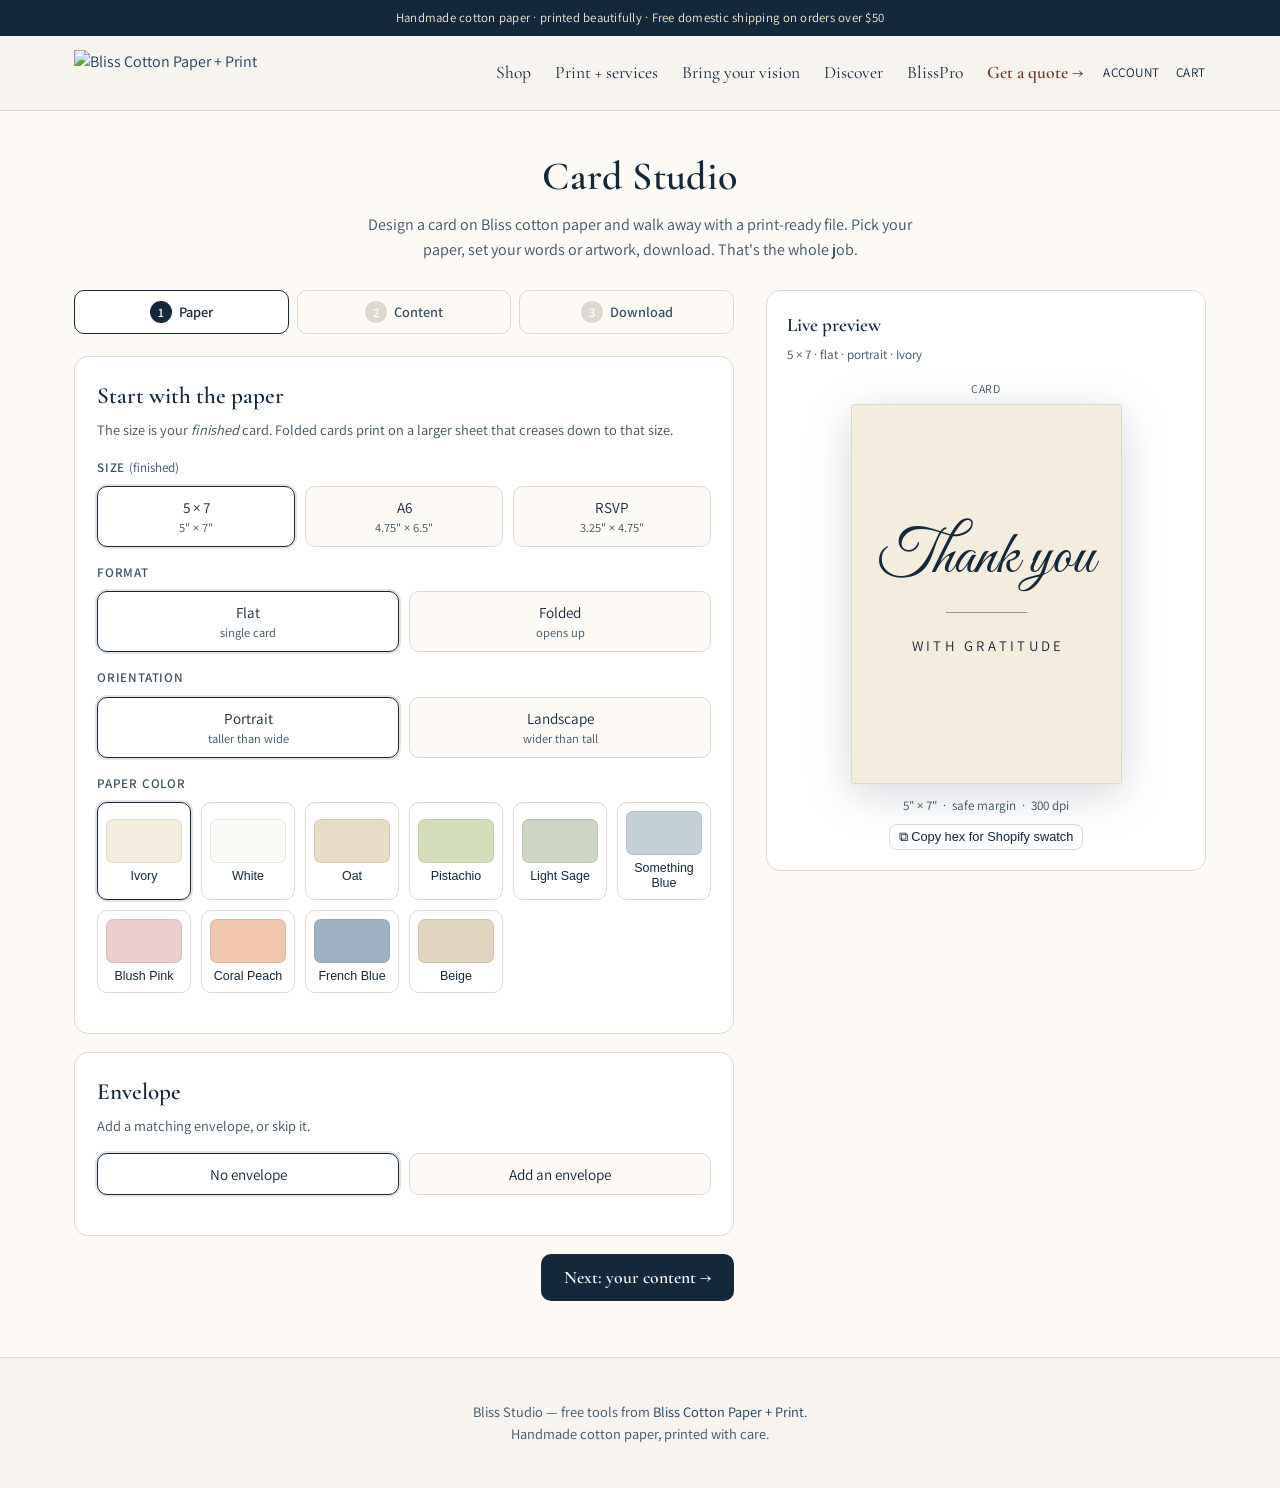
==== card-studio/index.html @ c7803f33 "Card Studio: add "Order these cards" checkout flow Step 3 now leads with ordering (we print + ship) " ====
<!DOCTYPE html>
<html lang="en">
<head>
<meta charset="UTF-8">
<meta name="viewport" content="width=device-width, initial-scale=1">
<title>Card Studio · Bliss Studio</title>
<meta name="description" content="Design a card on Bliss cotton paper and download a print-ready file. A free tool from Bliss Cotton Paper + Print.">
<link rel="icon" type="image/png" href="https://cdn.shopify.com/s/files/1/0944/4547/0012/files/Bliss_Logo_-_paper_Print_-_Transparent.png?v=1781217068">

<link rel="preconnect" href="https://fonts.googleapis.com">
<link rel="preconnect" href="https://fonts.gstatic.com" crossorigin>
<link href="https://fonts.googleapis.com/css2?family=Assistant:wght@300;400;600;700&family=Great+Vibes&family=EB+Garamond:wght@400;600&family=Playfair+Display:wght@400;700&family=Source+Sans+3&family=Cormorant+Garamond:wght@400;500;600&family=Montserrat:wght@300;400&family=Pinyon+Script&family=Cinzel:wght@400;600&family=Parisienne&family=Lora&family=Libre+Baskerville&family=Judson&family=Alex+Brush&family=Josefin+Sans&family=Marcellus&family=Karla&family=Allura&family=Tangerine:wght@400;700&family=Crimson+Text&family=Italiana&family=Cormorant:wght@300;400;500&family=Sacramento&family=Cormorant+Upright&family=Petit+Formal+Script&family=Libre+Caslon+Text&family=Julius+Sans+One&family=Mrs+Saint+Delafield&family=Merriweather&family=Bodoni+Moda&family=Rouge+Script&family=Spectral:wght@300;400&family=Cardo&family=Herr+Von+Muellerhoff&family=Quattrocento&family=Monsieur+La+Doulaise&family=Luxurious+Script&family=Ballet&family=Water+Brush&family=Quintessential&family=Italianno&family=Fraunces:opsz,wght@9..144,300..600&family=Instrument+Serif&family=Bricolage+Grotesque&family=WindSong&family=Prata&family=DM+Serif+Display&family=Yellowtail&family=Zilla+Slab&family=Amatic+SC&family=Homemade+Apple&family=Caveat&family=Send+Flowers&family=Norican&family=Antic+Didone&family=Berkshire+Swash&family=Gilda+Display&family=Mrs+Sheppards&family=IM+Fell+English&family=Poiret+One&family=Limelight&display=swap" rel="stylesheet">

<script src="https://cdnjs.cloudflare.com/ajax/libs/jspdf/2.5.1/jspdf.umd.min.js" defer></script>

<style>
  :root{
    --bliss-navy:#14283c; --bliss-navy-mid:#1e3d5c; --bliss-blush:#c8a0a0; --bliss-brown:#643c28;
    --bliss-ivory:#f7f3ee; --bliss-warm:#fdfaf6; --bliss-border:#ddd8d0; --bliss-text:#14283c;
    --bliss-text-mid:#3a5265; --bliss-vision:#4a44a8;
    --font-serif:'Cormorant Garamond','Garamond','Georgia',serif;
    --font-sans:'Assistant',system-ui,sans-serif;
  }
  *{box-sizing:border-box} html,body{margin:0;padding:0}
  body{background:var(--bliss-warm);color:var(--bliss-text);font-family:var(--font-sans);font-size:16px;line-height:1.55;-webkit-font-smoothing:antialiased}
  a{color:var(--bliss-navy-mid);text-decoration:none} a:hover{text-decoration:underline}

  .ann-bar{background:var(--bliss-navy);color:#f4ecdd;text-align:center;font-size:.8rem;letter-spacing:.02em;padding:8px 16px}
  .site-header{position:sticky;top:0;z-index:40;background:var(--bliss-ivory);border-bottom:1px solid var(--bliss-border)}
  .header-inner{max-width:1180px;margin:0 auto;display:flex;align-items:center;gap:20px;padding:14px 24px}
  .site-header .brand{display:flex;align-items:center;flex:0 0 auto}
  .site-header .brand img{height:46px;width:auto;display:block}
  .site-nav{margin-left:auto}
  .nav-root{list-style:none;display:flex;gap:24px;margin:0;padding:0}
  .nav-root > li{position:relative}
  .nav-root > li > a{font-family:var(--font-serif);font-size:1.1rem;color:var(--bliss-navy);text-decoration:none;padding:6px 0;display:inline-block;white-space:nowrap}
  .nav-root > li > a:hover{color:var(--bliss-brown)}
  .nav-quote{color:var(--bliss-brown)!important;font-weight:600}
  .sub{list-style:none;position:absolute;top:100%;left:0;min-width:210px;background:#fff;border:1px solid var(--bliss-border);border-radius:8px;box-shadow:0 10px 24px rgba(20,40,60,.12);padding:8px;margin:6px 0 0;opacity:0;visibility:hidden;transform:translateY(4px);transition:.15s}
  .has-sub:hover .sub{opacity:1;visibility:visible;transform:none}
  .sub li a{display:block;padding:8px 12px;border-radius:6px;font-family:var(--font-sans);font-size:.92rem;color:var(--bliss-text);text-decoration:none;white-space:nowrap}
  .sub li a:hover{background:var(--bliss-warm)}
  .header-icons{display:flex;gap:16px;flex:0 0 auto}
  .header-icons a{font-family:var(--font-sans);font-size:.82rem;color:var(--bliss-navy);text-decoration:none;letter-spacing:.04em;text-transform:uppercase}
  .header-icons a:hover{color:var(--bliss-brown)}
  .nav-toggle{display:none;margin-left:auto;background:none;border:none;font-size:1.5rem;line-height:1;color:var(--bliss-navy);cursor:pointer}
  @media (max-width:900px){
    .nav-toggle{display:block}
    .site-nav{position:absolute;top:100%;left:0;right:0;background:var(--bliss-ivory);border-bottom:1px solid var(--bliss-border);margin:0;max-height:0;overflow:hidden;transition:max-height .2s}
    .site-nav.open{max-height:82vh;overflow:auto}
    .nav-root{flex-direction:column;gap:0;padding:8px 24px}
    .nav-root > li > a{padding:11px 0;border-bottom:1px solid var(--bliss-border);display:block}
    .sub{position:static;opacity:1;visibility:visible;transform:none;box-shadow:none;border:none;padding:2px 0 10px 12px;margin:0;min-width:0}
    .header-icons{display:none}
  }
  .site-footer{border-top:1px solid var(--bliss-border);margin-top:56px;padding:28px 24px;text-align:center;color:var(--bliss-text-mid);font-size:.9rem;background:var(--bliss-ivory)}
  .site-footer a{color:var(--bliss-navy-mid)}

  .wrap{max-width:1180px;margin:0 auto;padding:0 24px}
  .lede{margin:34px 0 8px;text-align:center}
  .lede h1{font-family:var(--font-serif);font-weight:600;color:var(--bliss-navy);font-size:2.5rem;margin:0 0 6px;letter-spacing:.01em}
  .lede p{color:var(--bliss-text-mid);margin:0 auto;max-width:560px}

  .studio-grid{display:grid;grid-template-columns:minmax(0,1fr) minmax(320px,440px);gap:32px;align-items:start;margin:28px 0}
  @media (max-width:880px){ .studio-grid{grid-template-columns:1fr} }

  .steps-nav{display:flex;gap:8px;margin-bottom:22px;flex-wrap:wrap}
  .steps-nav button{flex:1 1 0;min-width:120px;background:transparent;border:1px solid var(--bliss-border);border-radius:10px;padding:10px 8px;cursor:pointer;font-family:var(--font-sans);color:var(--bliss-text-mid);font-weight:600;font-size:.9rem;transition:.15s}
  .steps-nav button .n{display:inline-flex;align-items:center;justify-content:center;width:22px;height:22px;border-radius:50%;background:var(--bliss-border);color:#fff;font-size:.8rem;margin-right:7px}
  .steps-nav button.active{border-color:var(--bliss-navy);color:var(--bliss-navy);background:#fff}
  .steps-nav button.active .n{background:var(--bliss-navy)}
  .steps-nav button.done .n{background:var(--bliss-navy-mid)}

  .panel{display:none} .panel.active{display:block;animation:fade .2s ease}
  @keyframes fade{from{opacity:0;transform:translateY(4px)}to{opacity:1;transform:none}}

  .card-block{background:#fff;border:1px solid var(--bliss-border);border-radius:14px;padding:22px 22px 24px;margin-bottom:18px}
  .card-block h2{font-family:var(--font-serif);font-weight:600;color:var(--bliss-navy);font-size:1.45rem;margin:0 0 4px}
  .card-block .hint{color:var(--bliss-text-mid);font-size:.9rem;margin:0 0 16px}
  .field{margin:16px 0}
  .field > label{display:block;font-weight:600;font-size:.82rem;letter-spacing:.06em;text-transform:uppercase;color:var(--bliss-text-mid);margin-bottom:8px}

  .choices{display:flex;flex-wrap:wrap;gap:10px}
  .chip{border:1px solid var(--bliss-border);background:var(--bliss-warm);border-radius:10px;padding:10px 15px;cursor:pointer;font-family:var(--font-sans);font-size:.95rem;color:var(--bliss-text);transition:.15s;text-align:left}
  .chip small{display:block;color:var(--bliss-text-mid);font-size:.78rem;margin-top:2px}
  .chip:hover{border-color:var(--bliss-navy-mid)}
  .chip.sel{border-color:var(--bliss-navy);background:#fff;box-shadow:0 0 0 2px rgba(20,40,60,.12)}
  .toggle2{display:flex;gap:10px}
  .toggle2 .chip{flex:1;text-align:center}

  .swatches{display:grid;grid-template-columns:repeat(auto-fill,minmax(92px,1fr));gap:10px}
  .swatch{border:1px solid var(--bliss-border);border-radius:10px;padding:8px;cursor:pointer;background:#fff;transition:.15s;text-align:center}
  .swatch:hover{border-color:var(--bliss-navy-mid)}
  .swatch.sel{border-color:var(--bliss-navy);box-shadow:0 0 0 2px rgba(20,40,60,.12)}
  .swatch.off{opacity:.34;cursor:not-allowed;filter:grayscale(.4)}
  .swatch .dot{height:44px;border-radius:7px;border:1px solid rgba(0,0,0,.08);margin-bottom:6px}
  .swatch .nm{font-size:.78rem;color:var(--bliss-text);line-height:1.2}

  .note{font-size:.85rem;color:var(--bliss-brown);background:#fbf1ea;border:1px solid #eeddd0;border-radius:9px;padding:9px 12px;margin-top:12px}

  .mode-tabs{display:flex;gap:8px;margin-bottom:14px}
  .mode-tabs button{flex:1;border:1px solid var(--bliss-border);background:var(--bliss-warm);border-radius:9px;padding:9px;cursor:pointer;font-family:var(--font-sans);font-weight:600;color:var(--bliss-text-mid);font-size:.88rem}
  .mode-tabs button.sel{background:#fff;border-color:var(--bliss-navy);color:var(--bliss-navy)}

  textarea,input[type=text],select{width:100%;font-family:var(--font-sans);font-size:.98rem;color:var(--bliss-text);border:1px solid var(--bliss-border);border-radius:9px;padding:10px 12px;background:#fff}
  textarea{min-height:92px;resize:vertical;line-height:1.4}

  .mood-row{display:flex;flex-wrap:wrap;gap:7px;margin-bottom:10px}
  .mood-chip{border:1px solid var(--bliss-border);background:var(--bliss-warm);border-radius:99px;padding:5px 13px;font-size:.82rem;cursor:pointer;color:var(--bliss-text-mid);transition:.15s}
  .mood-chip:hover{border-color:var(--bliss-navy-mid)}
  .mood-chip.sel{background:var(--bliss-navy);color:#fff;border-color:var(--bliss-navy)}
  .font-note{font-size:.78rem;color:var(--bliss-text-mid);margin:0 0 8px}
  .font-groups{max-height:280px;overflow:auto;border:1px solid var(--bliss-border);border-radius:10px;padding:6px}
  .font-opt{display:flex;align-items:baseline;gap:10px;width:100%;text-align:left;border:1px solid transparent;background:transparent;border-radius:8px;padding:8px 11px;cursor:pointer;color:var(--bliss-text)}
  .font-opt:hover{background:var(--bliss-warm)}
  .font-opt.sel{border-color:var(--bliss-navy);background:#fff}
  .font-opt .samp{font-size:1.35rem;line-height:1.05;color:var(--bliss-navy)}
  .font-opt .meta{font-family:var(--font-sans);font-size:.72rem;color:var(--bliss-text-mid);margin-left:auto;text-align:right;white-space:nowrap}
  .font-empty{padding:16px;text-align:center;color:var(--bliss-text-mid);font-size:.86rem}

  .tmpl-grid{display:grid;grid-template-columns:repeat(auto-fill,minmax(118px,1fr));gap:10px}
  .tmpl{border:1px solid var(--bliss-border);border-radius:10px;cursor:pointer;background:#fff;overflow:hidden;transition:.15s}
  .tmpl:hover{border-color:var(--bliss-navy-mid)}
  .tmpl.sel{border-color:var(--bliss-navy);box-shadow:0 0 0 2px rgba(20,40,60,.12)}
  .tmpl canvas{display:block;width:100%;height:96px;background:var(--bliss-ivory)}
  .tmpl .tnm{font-size:.78rem;padding:6px 8px;color:var(--bliss-text-mid);text-align:center;border-top:1px solid var(--bliss-border)}

  .side-toggle{display:flex;gap:8px;margin-bottom:16px}
  .side-toggle button{flex:1;border:1px solid var(--bliss-border);background:var(--bliss-warm);border-radius:9px;padding:10px;cursor:pointer;font-family:var(--font-serif);font-size:1.05rem;color:var(--bliss-text-mid)}
  .side-toggle button.sel{background:#fff;border-color:var(--bliss-navy);color:var(--bliss-navy)}

  .switch-row{display:flex;align-items:center;justify-content:space-between;gap:12px;padding:10px 0}
  .switch-row .lbl{font-size:.92rem;color:var(--bliss-text)} .switch-row .lbl small{display:block;color:var(--bliss-text-mid);font-size:.78rem}
  .switch{position:relative;width:44px;height:24px;flex:0 0 auto}
  .switch input{opacity:0;width:0;height:0}
  .slider{position:absolute;inset:0;background:var(--bliss-border);border-radius:99px;transition:.15s;cursor:pointer}
  .slider::before{content:"";position:absolute;width:18px;height:18px;left:3px;top:3px;background:#fff;border-radius:50%;transition:.15s}
  .switch input:checked + .slider{background:var(--bliss-navy)}
  .switch input:checked + .slider::before{transform:translateX(20px)}

  .qty{display:flex;align-items:center;max-width:170px}
  .qty button{width:44px;height:44px;border:1px solid var(--bliss-border);background:var(--bliss-warm);font-size:1.35rem;line-height:1;cursor:pointer;color:var(--bliss-navy)}
  .qty button:first-child{border-radius:9px 0 0 9px}
  .qty button:last-child{border-radius:0 9px 9px 0}
  .qty input{width:70px;text-align:center;border-radius:0;border-left:none;border-right:none;height:44px}
  .btn{display:inline-flex;align-items:center;justify-content:center;gap:8px;font-family:var(--font-serif);font-size:1.1rem;font-weight:600;border-radius:10px;padding:12px 22px;cursor:pointer;border:1px solid transparent;transition:.15s}
  .btn-primary{background:var(--bliss-navy);color:#fff} .btn-primary:hover{background:var(--bliss-navy-mid)}
  .btn-ghost{background:transparent;color:var(--bliss-navy);border-color:var(--bliss-border)} .btn-ghost:hover{border-color:var(--bliss-navy)}
  .step-actions{display:flex;justify-content:space-between;gap:12px;margin-top:6px}

  .preview-col{position:sticky;top:18px}
  .preview-box{background:#fff;border:1px solid var(--bliss-border);border-radius:14px;padding:20px}
  .preview-box h3{font-family:var(--font-serif);font-weight:600;color:var(--bliss-navy);margin:0 0 4px;font-size:1.2rem}
  .preview-box .psub{color:var(--bliss-text-mid);font-size:.82rem;margin:0 0 14px}
  .stage{display:flex;flex-direction:column;align-items:center;gap:16px}
  .card-shadow{filter:drop-shadow(0 10px 22px rgba(20,40,60,.18))}
  .face-label{font-size:.74rem;letter-spacing:.08em;text-transform:uppercase;color:var(--bliss-text-mid);margin-bottom:6px;text-align:center}
  canvas{display:block;max-width:100%;height:auto;border-radius:3px}
  .spec-line{font-size:.82rem;color:var(--bliss-text-mid);text-align:center;margin-top:12px;line-height:1.5}
  .copy-hex{display:inline-flex;gap:6px;align-items:center;font-size:.8rem;color:var(--bliss-navy);border:1px solid var(--bliss-border);border-radius:8px;padding:4px 9px;cursor:pointer;background:#fff;margin-top:8px}
  .toast{position:fixed;left:50%;bottom:26px;transform:translateX(-50%);background:var(--bliss-navy);color:#fff;padding:12px 20px;border-radius:10px;font-size:.92rem;box-shadow:0 8px 20px rgba(0,0,0,.25);opacity:0;pointer-events:none;transition:opacity .25s;z-index:50}
  .toast.show{opacity:1}
  .hidden{display:none !important}
</style>
</head>
<body>

<div class="ann-bar">Handmade cotton paper · printed beautifully · Free domestic shipping on orders over $50</div>
<header class="site-header">
  <div class="header-inner">
    <a class="brand" href="/" aria-label="Bliss Studio home">
      <img src="https://cdn.shopify.com/s/files/1/0944/4547/0012/files/Bliss_Logo_-_paper_Print_-_Transparent.png?v=1781217068" alt="Bliss Cotton Paper + Print">
    </a>
    <button class="nav-toggle" id="navToggle" aria-label="Menu" aria-expanded="false">☰</button>
    <nav class="site-nav" id="siteNav">
      <ul class="nav-root">
        <li class="has-sub"><a href="https://blisscottonpaper.com/collections/cotton-paper-collection">Shop</a>
          <ul class="sub">
            <li><a href="https://blisscottonpaper.com/pages/paper">Paper</a></li>
            <li><a href="https://blisscottonpaper.com/pages/envelopes">Envelopes</a></li>
            <li><a href="https://blisscottonpaper.com/pages/samples">Samples + swatches</a></li>
            <li><a href="https://blisscottonpaper.com/pages/plan-your-suite">Plan Your Suite</a></li>
            <li><a href="https://blisscottonpaper.com/pages/express-lane">Express lane</a></li>
          </ul></li>
        <li class="has-sub"><a href="https://blisscottonpaper.com/pages/printing">Print + services</a>
          <ul class="sub">
            <li><a href="https://blisscottonpaper.com/pages/printing">Printing overview</a></li>
            <li><a href="https://blisscottonpaper.com/pages/plan-your-suite">Plan Your Suite</a></li>
            <li><a href="https://blisscottonpaper.com/pages/invitations">Invitation Printing</a></li>
            <li><a href="https://blisscottonpaper.com/pages/envelope-studio">Envelope Studio</a></li>
            <li><a href="https://blisscottonpaper.com/pages/day-of-stationery">Event + day-of printing</a></li>
            <li><a href="https://blisscottonpaper.com/pages/bring-your-vision">Custom projects</a></li>
          </ul></li>
        <li class="has-sub"><a href="https://blisscottonpaper.com/pages/bring-your-vision">Bring your vision</a>
          <ul class="sub">
            <li><a href="https://blisscottonpaper.com/pages/bring-your-vision">Overview</a></li>
            <li><a href="https://blisscottonpaper.com/pages/brand-stationery">For Brands</a></li>
          </ul></li>
        <li class="has-sub"><a href="https://blisscottonpaper.com/pages/gallery">Discover</a>
          <ul class="sub">
            <li><a href="https://blisscottonpaper.com/pages/gallery">Gallery</a></li>
            <li><a href="https://blisscottonpaper.com/pages/noteworthy">Noteworthy — Bliss Journal</a></li>
            <li><a href="https://blisscottonpaper.com/pages/reviews">Reviews</a></li>
            <li><a href="https://blisscottonpaper.com/pages/bliss-directory">Bliss Creative Directory</a></li>
            <li><a href="https://blisscottonpaper.com/pages/about-us">About Bliss</a></li>
            <li><a href="https://blisscottonpaper.com/pages/faq">FAQ</a></li>
            <li><a href="https://blisscottonpaper.com/pages/contact">Contact Us</a></li>
            <li><a href="/">Bliss Studio (tools)</a></li>
          </ul></li>
        <li><a href="https://blisscottonpaper.com/pages/bliss-pro">BlissPro</a></li>
        <li><a class="nav-quote" href="https://blisscottonpaper.com/pages/quote">Get a quote →</a></li>
      </ul>
    </nav>
    <div class="header-icons">
      <a href="https://blisscottonpaper.com/account">Account</a>
      <a href="https://blisscottonpaper.com/cart">Cart</a>
    </div>
  </div>
</header>

<div class="wrap">
  <div class="lede">
    <h1>Card Studio</h1>
    <p>Design a card on Bliss cotton paper and walk away with a print-ready file. Pick your paper, set your words or artwork, download. That's the whole job.</p>
  </div>

  <div class="studio-grid">
    <div class="controls">
      <div class="steps-nav">
        <button data-goto="0" class="active"><span class="n">1</span>Paper</button>
        <button data-goto="1"><span class="n">2</span>Content</button>
        <button data-goto="2"><span class="n">3</span>Download</button>
      </div>

      <!-- STEP 1 -->
      <section class="panel active" id="panel-0">
        <div class="card-block">
          <h2>Start with the paper</h2>
          <p class="hint">The size is your <em>finished</em> card. Folded cards print on a larger sheet that creases down to that size.</p>

          <div class="field">
            <label>Size <span style="text-transform:none;letter-spacing:0;font-weight:400">(finished)</span></label>
            <div class="choices toggle2" id="sizeChoices"></div>
          </div>

          <div class="field">
            <label>Format</label>
            <div class="choices toggle2" id="foldChoices">
              <button class="chip" data-fold="flat">Flat <small>single card</small></button>
              <button class="chip" data-fold="folded">Folded <small>opens up</small></button>
            </div>
          </div>

          <div class="field">
            <label>Orientation</label>
            <div class="choices toggle2" id="orientChoices">
              <button class="chip" data-orient="portrait">Portrait <small>taller than wide</small></button>
              <button class="chip" data-orient="landscape">Landscape <small>wider than tall</small></button>
            </div>
          </div>

          <div class="field">
            <label>Paper color</label>
            <div class="swatches" id="paperSwatches"></div>
            <div id="paperStockNote" class="note hidden"></div>
          </div>
        </div>

        <div class="card-block">
          <h2>Envelope</h2>
          <p class="hint">Add a matching envelope, or skip it.</p>
          <div class="field">
            <div class="choices toggle2">
              <button class="chip sel" data-env="no">No envelope</button>
              <button class="chip" data-env="yes">Add an envelope</button>
            </div>
          </div>
          <div id="envColorField" class="field hidden">
            <label>Envelope color <span style="text-transform:none;letter-spacing:0;font-weight:400">(20 in stock)</span></label>
            <div class="swatches" id="envSwatches"></div>
            <div id="envMatchNote" class="note hidden"></div>
            <div id="envInkNote" class="note hidden"></div>
          </div>
        </div>

        <div class="step-actions"><span></span><button class="btn btn-primary" data-goto="1">Next: your content →</button></div>
      </section>

      <!-- STEP 2 -->
      <section class="panel" id="panel-1">
        <div class="card-block">
          <h2>Design your card</h2>
          <p class="hint" id="contentHint">Type your own words, upload artwork, or start from a template.</p>

          <div class="side-toggle hidden" id="sideToggle">
            <button data-side="front" class="sel">Outside (cover)</button>
            <button data-side="inside">Inside</button>
          </div>

          <div class="mode-tabs" id="modeTabs">
            <button data-mode="template" class="sel">Templates</button>
            <button data-mode="text">Type your own</button>
            <button data-mode="upload">Upload artwork</button>
          </div>

          <div class="mode-body" id="mode-template"><div class="tmpl-grid" id="tmplGrid"></div></div>

          <div class="mode-body hidden" id="mode-text">
            <div class="field"><label>Your words</label><textarea id="textInput" placeholder="Write your message…"></textarea></div>
            <div class="field">
              <label>Font</label>
              <p class="font-note">Filter by mood — tap as many as you like. Fonts shown match all the moods you pick. Pulled from the Bliss Envelope Studio.</p>
              <div class="mood-row" id="moodRow"></div>
              <div class="font-groups" id="fontGroups"></div>
            </div>
          </div>

          <div class="mode-body hidden" id="mode-upload">
            <div class="field"><label>Upload a full-card graphic</label>
              <input type="file" id="imgInput" accept="image/*">
              <p class="hint" style="margin-top:8px">Scaled to fill the card and centered. High-resolution files print best. Nothing leaves your browser.</p>
            </div>
            <div class="switch-row" style="border-top:1px solid var(--bliss-border)">
              <div class="lbl">Remove background<small>Drops the white / corner background so the art sits on the paper.</small></div>
              <label class="switch"><input type="checkbox" id="bgRemove"><span class="slider"></span></label>
            </div>
          </div>
        </div>

        <div class="card-block">
          <h2>Finish</h2>
          <div class="switch-row">
            <div class="lbl">Full bleed<small>Runs color &amp; artwork off all four edges — no border on the deckle edge. Off keeps a safe margin.</small></div>
            <label class="switch"><input type="checkbox" id="fullBleed"><span class="slider"></span></label>
          </div>
        </div>

        <div class="step-actions">
          <button class="btn btn-ghost" data-goto="0">← Paper</button>
          <button class="btn btn-primary" data-goto="2">Next: download →</button>
        </div>
      </section>

      <!-- STEP 3 -->
      <section class="panel" id="panel-2">
        <div class="card-block">
          <h2>Order your cards</h2>
          <p class="hint">We print your design on real Bliss cotton paper and ship it to you. Set the quantity and check out — the total shows on the next screen.</p>
          <div id="foldNote" class="note hidden"><strong>Folded card:</strong> <span id="foldInstruction"></span></div>
          <div class="field"><label>Quantity</label>
            <div class="qty">
              <button type="button" id="qtyMinus" aria-label="Fewer">−</button>
              <input type="number" id="qtyInput" value="25" min="1" max="1000">
              <button type="button" id="qtyPlus" aria-label="More">+</button>
            </div>
            <p class="hint" id="qtyHint" style="margin-top:8px"></p>
          </div>
          <div class="field" style="margin-top:12px"><button class="btn btn-primary" id="orderBtn" style="width:100%">Order these cards →</button></div>
          <p class="hint" id="orderStatus" style="text-align:center"></p>
        </div>
        <div class="card-block">
          <h2>Just want the file?</h2>
          <p class="hint">Download the print-ready PDF (300&nbsp;dpi, sized to the sheet, edge to edge) to print yourself or proof.</p>
          <div class="field"><label>File name</label><input type="text" id="fileName" placeholder="bliss-studio-card"></div>
          <div class="field"><button class="btn btn-ghost" id="downloadBtn" style="width:100%">Download print-ready PDF</button></div>
          <p class="hint" id="dlStatus" style="text-align:center"></p>
        </div>
        <div class="step-actions"><button class="btn btn-ghost" data-goto="1">← Content</button><span></span></div>
      </section>
    </div>

    <div class="preview-col">
      <div class="preview-box">
        <h3>Live preview</h3>
        <p class="psub" id="previewSpec">—</p>
        <div class="stage">
          <div><div class="face-label" id="frontLabel">Card</div><canvas id="cvFront" class="card-shadow"></canvas></div>
          <div id="insideWrap" class="hidden"><div class="face-label">Inside</div><canvas id="cvInside" class="card-shadow"></canvas></div>
          <div id="envWrap" class="hidden"><div class="face-label">Envelope</div><canvas id="cvEnv" class="card-shadow"></canvas></div>
        </div>
        <div class="spec-line" id="specLine"></div>
        <div style="text-align:center"><button class="copy-hex" id="copyHex">⧉ Copy hex for Shopify swatch</button></div>
      </div>
    </div>
  </div>
</div>

<footer class="site-footer">
  <p>Bliss&nbsp;Studio — free tools from <a href="https://blisscottonpaper.com" target="_blank" rel="noopener">Bliss Cotton Paper&nbsp;+&nbsp;Print</a>.<br>Handmade cotton paper, printed with care.</p>
</footer>

<div class="toast" id="toast"></div>

<script>
"use strict";
/* ============================================================================
   Card Studio v1 — Bliss Studio.  Client-side; canvas preview + jsPDF export.
   SIZE = the finished/closed card. A folded card prints on a bigger sheet that
   creases down to that size:
     5×7 folded  → 7×10 sheet ;  A6 folded → A5 sheet ;  RSVP folded → 5×7 sheet.
   Handmade deckle paper is never trimmed, so the PDF is the exact sheet size;
   "full bleed" = print edge-to-edge.
   ========================================================================== */

/* Finished (closed) dims, portrait base [w,h], + the sheet a folded card prints on. */
const SIZES = {
  '5x7':  { label:'5 × 7', w:5.0,  h:7.0,  foldSheet:'7×10' },
  'A6':   { label:'A6',    w:4.75, h:6.5,  foldSheet:'A5'   },
  'RSVP': { label:'RSVP',  w:3.25, h:4.75, foldSheet:'5×7'  }
};

/* Paper colors — Black removed (never printed on). */
const PAPER_COLORS = [
  ['Ivory','#f4ecdd'], ['White','#fbfaf7'], ['Oat','#e6dcc6'], ['Pistachio','#d3ddba'],
  ['Light Sage','#cdd6c2'], ['Something Blue','#c3d0d8'], ['Blush Pink','#eccdcd'],
  ['Coral Peach','#f0c6ad'], ['French Blue','#9fb2c4'], ['Beige','#e2d5bf']
];
const ENV_COLORS = [
  ['Ivory','#f4ecdd'], ['Something Blue','#c3d0d8'], ['Pistachio','#d3ddba'], ['Terracotta','#c07a54'],
  ['French Blue','#9fb2c4'], ['Dusty Rose','#cfa6a3'], ['Brick Red','#9e4a3c'], ['Beige','#e2d5bf'],
  ['Black','#211f1e'], ['Blush Pink','#eccdcd'], ['Light Sage','#cdd6c2'], ['Stone Gray','#b9b6ad'],
  ['Honey Gold','#d1a54a'], ['White','#fbfaf7'], ['Coral Peach','#f0c6ad'], ['Light Pink','#f2dbe0'],
  ['Smoky Blue','#8fa1ac'], ['Navy','#26384c'], ['Burgundy','#6d2f38'], ['Desert Sage','#b7bda6']
];
const ENV_NAMES = ENV_COLORS.map(c=>c[0]);
const ENV_DARK = ['Black','Navy','Burgundy','Brick Red'];

/* Only Ivory & White are stocked in the larger 7×10 / A5 sheets. */
function availablePaper(){
  if(state.fold==='folded' && (state.size==='5x7'||state.size==='A6')) return ['Ivory','White'];
  return PAPER_COLORS.map(c=>c[0]);
}

/* Envelope Studio font set (display fonts + moods). */
const FONTS = [
  ['Ballet',['Whimsical','Botanical']],['Monsieur La Doulaise',['Vintage','Elegant']],
  ['Marcellus',['Minimalist','Sophisticated','Elegant']],['Herr Von Muellerhoff',['Vintage','Elegant']],
  ['Italiana',['Minimalist','Sophisticated']],['Luxurious Script',['Elegant','Vintage']],
  ['Bodoni Moda',['Sophisticated','Minimalist']],['Mrs Saint Delafield',['Boho','Whimsical']],
  ['Cormorant Upright',['Botanical','Minimalist']],['Rouge Script',['Elegant','Vintage']],
  ['Petit Formal Script',['Vintage','Elegant']],['Spectral',['Minimalist','Sophisticated']],
  ['Julius Sans One',['Minimalist','Art Deco']],['Libre Baskerville',['Elegant','Minimalist','Sophisticated','Vintage']],
  ['Water Brush',['Boho','Minimalist']],['Quintessential',['Elegant','Vintage']],
  ['Italianno',['Elegant','Vintage']],['Great Vibes',['Elegant','Whimsical']],
  ['Cormorant Garamond',['Minimalist','Elegant','Sophisticated','Vintage']],['Pinyon Script',['Elegant','Vintage']],
  ['Cinzel',['Sophisticated']],['Playfair Display',['Sophisticated','Minimalist']],
  ['Parisienne',['Botanical','Whimsical']],['Alex Brush',['Coastal','Boho']],
  ['Allura',['Vintage','Elegant']],['Tangerine',['Vintage','Whimsical']],
  ['Fraunces',['Minimalist']],['Instrument Serif',['Minimalist','Sophisticated']],
  ['WindSong',['Elegant','Vintage']],['DM Serif Display',['Sophisticated']],
  ['Yellowtail',['Boho','Whimsical']],['Amatic SC',['Whimsical','Boho']],
  ['Homemade Apple',['Boho']],['Caveat',['Whimsical','Boho']],
  ['Send Flowers',['Whimsical','Botanical']],['Norican',['Botanical']],
  ['Berkshire Swash',['Botanical']],['Gilda Display',['Coastal','Elegant']],
  ['Mrs Sheppards',['Coastal']],['IM Fell English',['Vintage','Elegant']],
  ['Poiret One',['Art Deco','Minimalist']],['Limelight',['Art Deco']]
];
const MOODS = ['Elegant','Vintage','Minimalist','Sophisticated','Whimsical','Boho','Botanical','Art Deco','Coastal'];

/* Templates — designed starting points (main + optional rule + small sub). */
const FRONT_TEMPLATES = [
  { id:'blank',    name:'Blank',           main:'',                 font:'Cormorant Garamond' },
  { id:'thanks',   name:'Thank You',       main:'Thank you',        font:'Great Vibes',      sub:'WITH GRATITUDE', rule:true },
  { id:'bday',     name:'Happy Birthday',  main:'Happy\nBirthday',  font:'Caveat',           sub:'MAKE A WISH',    rule:true },
  { id:'congrats', name:'Congratulations', main:'Congratulations',  font:'Playfair Display', sub:'SO WELL DESERVED', rule:true },
  { id:'sympathy', name:'With Sympathy',   main:'With Sympathy',    font:'Cormorant Garamond', sub:'THINKING OF YOU', rule:true },
  { id:'thinking', name:'Thinking of You', main:'Thinking\nof you', font:'Parisienne' },
  { id:'hello',    name:'Hello',           main:'hello',            font:'Poiret One',       sub:'JUST BECAUSE',   rule:true }
];
const INSIDE_TEMPLATES = [
  { id:'blank', name:'Blank',       main:'',              font:'Cormorant Garamond' },
  { id:'love',  name:'With love',   main:'With love,',    font:'Great Vibes' },
  { id:'warm',  name:'Warm wishes', main:'Warm wishes,',  font:'Cormorant Garamond' }
];
function tmplSet(side){ return side==='inside'?INSIDE_TEMPLATES:FRONT_TEMPLATES; }

const DPI = 300;
const WORKER_URL = 'https://bliss-tools.still-sun-d335.workers.dev'; // Card Studio backend (swap if the Worker is named differently)

function blankFace(){ return { mode:'template', template:'blank', text:'', font:'Cormorant Garamond', image:null, rawImage:null }; }
const state = {
  size:'5x7', orientation:'portrait', fold:'flat',
  paper:'Ivory', envelope:false, envColor:'Ivory',
  fullBleed:false, qty:25, activeSide:'front', moods:new Set(),
  faces:{ front:blankFace(), inside:blankFace() }
};

const $=s=>document.querySelector(s), $$=s=>[...document.querySelectorAll(s)];
function hexOf(list,name){const f=list.find(c=>c[0]===name);return f?f[1]:'#ffffff';}
function paperHex(){return hexOf(PAPER_COLORS,state.paper);}
function envHex(){return hexOf(ENV_COLORS,state.envColor);}
function isDark(hex){const c=hex.replace('#','');const r=parseInt(c.substr(0,2),16),g=parseInt(c.substr(2,2),16),b=parseInt(c.substr(4,2),16);return (0.299*r+0.587*g+0.114*b)<128;}
function inkColor(hex){return isDark(hex)?'#f4ecdd':'#14283c';}
function slug(s){return (s||'bliss-studio-card').toLowerCase().replace(/[^a-z0-9]+/g,'-').replace(/^-+|-+$/g,'').slice(0,60)||'bliss-studio-card';}
function toast(m){const t=$('#toast');t.textContent=m;t.classList.add('show');clearTimeout(t._t);t._t=setTimeout(()=>t.classList.remove('show'),2200);}
function face(){return state.faces[state.activeSide];}
// Does a face actually carry content? Drives single- vs double-sided folded pricing/print.
function faceHasContent(f,side){
  if(f.mode==='upload') return !!f.image;
  if(f.mode==='text') return !!(f.text && f.text.trim());
  const set=tmplSet(side), t=set.find(x=>x.id===f.template)||set[0];
  return !!(t.main && t.main.trim());
}
// Billing helper (for the coming checkout): sides printed = rate multiplier.
function printSides(){ return (state.fold==='folded' && faceHasContent(state.faces.inside,'inside')) ? 2 : 1; }

/* Finished (closed) card dims in the chosen orientation. */
function finishedDims(){const s=SIZES[state.size];return state.orientation==='portrait'?{w:s.w,h:s.h}:{w:s.h,h:s.w};}
/* The print-file sheet. Flat = finished; folded = finished with one edge doubled. */
function printSheet(){
  const f=finishedDims();
  if(state.fold!=='folded') return {w:f.w,h:f.h,axis:null};
  return (f.h>=f.w) ? {w:f.w*2,h:f.h,axis:'v'}   // portrait finished → book (side) fold
                    : {w:f.w,h:f.h*2,axis:'h'};   // landscape finished → top fold
}

/* ---------- drawing ---------- */
function drawImageCover(ctx,img,x,y,w,h,overscan){
  const o=overscan||0,X=x-w*o,Y=y-h*o,W=w*(1+2*o),H=h*(1+2*o);
  const ir=img.width/img.height,cr=W/H;let dw,dh; if(ir>cr){dh=H;dw=H*ir;}else{dw=W;dh=W/ir;}
  ctx.save();ctx.beginPath();ctx.rect(x,y,w,h);ctx.clip();ctx.drawImage(img,X+(W-dw)/2,Y+(H-dh)/2,dw,dh);ctx.restore();
}
function drawSpaced(ctx,text,cx,cy,gap){
  const chars=[...text];let total=0;for(const c of chars)total+=ctx.measureText(c).width+gap;total-=gap;
  let px=cx-total/2;const prev=ctx.textAlign;ctx.textAlign='left';
  for(const c of chars){const cw=ctx.measureText(c).width;ctx.fillText(c,px,cy);px+=cw+gap;}
  ctx.textAlign=prev;
}
function drawComposed(ctx,x,y,w,h,tpl,ink){
  const lines=(tpl.main||'').split('\n');
  const frac=state.fullBleed?0.9:0.8, safeW=w*frac, safeH=h*(state.fullBleed?0.9:0.72);
  let size=h*0.34; ctx.textAlign='center';ctx.textBaseline='middle';
  for(;size>6;size--){ctx.font=`${size}px "${tpl.font}"`;let mw=0;for(const l of lines)mw=Math.max(mw,ctx.measureText(l).width);if(mw<=safeW && size*1.18*lines.length<=safeH)break;}
  const lh=size*1.18, subSize=Math.max(9,size*0.24), ruleGap=tpl.rule?size*0.5:0, subGap=tpl.sub?subSize*2.4:0;
  const blockH=lh*lines.length+ruleGap+subGap;
  let cy=y+h/2-blockH/2+lh/2;
  ctx.fillStyle=ink;ctx.font=`${size}px "${tpl.font}"`;
  for(const l of lines){ctx.fillText(l,x+w/2,cy);cy+=lh;}
  cy-=lh/2;
  if(tpl.rule){cy+=ruleGap*0.5;const rw=Math.min(w*0.3,size*2.6);ctx.globalAlpha=.45;ctx.strokeStyle=ink;ctx.lineWidth=Math.max(1,size*0.018);ctx.beginPath();ctx.moveTo(x+w/2-rw/2,cy);ctx.lineTo(x+w/2+rw/2,cy);ctx.stroke();ctx.globalAlpha=1;cy+=ruleGap*0.5;}
  if(tpl.sub){cy+=subGap*0.55;ctx.font=`${subSize}px "Assistant"`;ctx.fillStyle=ink;ctx.textBaseline='middle';drawSpaced(ctx,tpl.sub,x+w/2,cy,subSize*0.22);}
}
function tplFor(f,side){
  if(f.mode==='template'){ const set=tmplSet(side); const t=set.find(x=>x.id===f.template)||set[0]; return {main:t.main,font:t.font,sub:t.sub,rule:t.rule}; }
  return {main:f.text,font:f.font,sub:'',rule:false};
}
function drawFace(ctx,x,y,w,h,f,paperHexVal,side){
  ctx.save();ctx.fillStyle=paperHexVal;ctx.fillRect(x,y,w,h);
  if(f.mode==='upload'&&f.image){
    if(state.fullBleed) drawImageCover(ctx,f.image,x,y,w,h,0.03);
    else { const mx=w*0.07,my=h*0.07; drawImageCover(ctx,f.image,x+mx,y+my,w-2*mx,h-2*my,0); }
    ctx.restore();return;
  }
  const tpl=tplFor(f,side);
  if((tpl.main||'').trim()) drawComposed(ctx,x,y,w,h,tpl,inkColor(paperHexVal));
  ctx.restore();
}

function renderPreviewCanvas(cv,f,side){
  const d=finishedDims(), w=d.w, h=d.h;                 // preview shows the finished/closed card
  const scale=Math.min(300/w,380/h), pw=Math.round(w*scale), ph=Math.round(h*scale), dpr=window.devicePixelRatio||1;
  cv.width=pw*dpr;cv.height=ph*dpr;cv.style.width=pw+'px';cv.style.height=ph+'px';
  const ctx=cv.getContext('2d');ctx.setTransform(dpr,0,0,dpr,0,0);ctx.clearRect(0,0,pw,ph);
  drawFace(ctx,0,0,pw,ph,f,paperHex(),side);
  ctx.strokeStyle='rgba(20,40,60,.10)';ctx.strokeRect(0.5,0.5,pw-1,ph-1);
}
function renderEnvelope(cv){
  const d=finishedDims(); const ew=Math.max(d.w,d.h)+0.35, eh=Math.min(d.w,d.h)+0.35;
  const scale=Math.min(300/ew,220/eh), pw=Math.round(ew*scale), ph=Math.round(eh*scale), dpr=window.devicePixelRatio||1;
  cv.width=pw*dpr;cv.height=ph*dpr;cv.style.width=pw+'px';cv.style.height=ph+'px';
  const ctx=cv.getContext('2d');ctx.setTransform(dpr,0,0,dpr,0,0);const col=envHex();
  ctx.fillStyle=col;ctx.strokeStyle='rgba(20,40,60,.15)';ctx.fillRect(0,0,pw,ph);ctx.strokeRect(0.5,0.5,pw-1,ph-1);
  ctx.beginPath();ctx.moveTo(0,0);ctx.lineTo(pw/2,ph*0.62);ctx.lineTo(pw,0);ctx.closePath();
  ctx.fillStyle=isDark(col)?'rgba(255,255,255,.06)':'rgba(0,0,0,.05)';ctx.fill();ctx.stroke();
}

/* ---------- background removal ---------- */
function removeBg(img,tol){
  const c=document.createElement('canvas');c.width=img.naturalWidth||img.width;c.height=img.naturalHeight||img.height;
  const x=c.getContext('2d');x.drawImage(img,0,0,c.width,c.height);
  const d=x.getImageData(0,0,c.width,c.height),p=d.data,kr=p[0],kg=p[1],kb=p[2];
  for(let i=0;i<p.length;i+=4){const r=p[i],g=p[i+1],b=p[i+2];
    if((Math.abs(r-kr)+Math.abs(g-kg)+Math.abs(b-kb))<tol || (r>238&&g>238&&b>238)) p[i+3]=0;}
  x.putImageData(d,0,0);return c;
}
function applyBg(){const f=face();if(!f.rawImage)return;f.image=$('#bgRemove').checked?removeBg(f.rawImage,100):f.rawImage;}

/* ---------- UI ---------- */
function buildSizes(){
  const el=$('#sizeChoices');el.innerHTML='';
  for(const [key,s] of Object.entries(SIZES)){
    const b=document.createElement('button');b.className='chip'+(state.size===key?' sel':'');
    b.innerHTML=`${s.label}<small>${(+s.w)}" × ${(+s.h)}"</small>`;
    b.onclick=()=>{state.size=key;ensurePaper();refreshAll();};el.appendChild(b);
  }
  $$('#foldChoices .chip').forEach(c=>c.classList.toggle('sel',c.dataset.fold===state.fold));
  $$('#orientChoices .chip').forEach(c=>c.classList.toggle('sel',c.dataset.orient===state.orientation));
}
function buildSwatches(){
  const avail=availablePaper(); const p=$('#paperSwatches');p.innerHTML='';
  for(const [name,hex] of PAPER_COLORS){
    const on=avail.includes(name);
    const d=document.createElement('button');d.className='swatch'+(state.paper===name?' sel':'')+(on?'':' off');
    d.innerHTML=`<div class="dot" style="background:${hex}"></div><div class="nm">${name}</div>`;
    if(on) d.onclick=()=>{state.paper=name;syncEnvMatch();refreshAll();};
    p.appendChild(d);
  }
  const note=$('#paperStockNote');
  if(avail.length<PAPER_COLORS.length){ note.classList.remove('hidden'); note.innerHTML=`Folded ${SIZES[state.size].label} prints on a larger <strong>${SIZES[state.size].foldSheet}</strong> sheet, which we stock only in <strong>Ivory &amp; White</strong>. Want another color? Choose Flat, or pick RSVP (folds from a 5×7 sheet, stocked in every color).`; }
  else note.classList.add('hidden');

  const e=$('#envSwatches');e.innerHTML='';
  for(const [name,hex] of ENV_COLORS){
    const d=document.createElement('button');d.className='swatch'+(state.envColor===name?' sel':'');
    d.innerHTML=`<div class="dot" style="background:${hex}"></div><div class="nm">${name}</div>`;
    d.onclick=()=>{state.envColor=name;refreshAll();};e.appendChild(d);
  }
}
function ensurePaper(){ if(!availablePaper().includes(state.paper)){ state.paper='Ivory'; syncEnvMatch(); } }
function buildMoods(){
  const row=$('#moodRow');row.innerHTML='';
  const all=document.createElement('button');all.className='mood-chip'+(state.moods.size===0?' sel':'');
  all.textContent='All';all.onclick=()=>{state.moods.clear();buildMoods();buildFonts();};row.appendChild(all);
  for(const m of MOODS){const b=document.createElement('button');b.className='mood-chip'+(state.moods.has(m)?' sel':'');
    b.textContent=m;b.onclick=()=>{state.moods.has(m)?state.moods.delete(m):state.moods.add(m);buildMoods();buildFonts();};row.appendChild(b);}
}
function buildFonts(){
  const g=$('#fontGroups');g.innerHTML='';const sel=[...state.moods];
  const list=FONTS.filter(([n,th])=>sel.every(m=>th.includes(m)));
  if(!list.length){g.innerHTML='<div class="font-empty">No fonts match all those moods together. Drop a mood, or tap All.</div>';return;}
  for(const [n,th] of list){const b=document.createElement('button');b.className='font-opt'+(face().font===n?' sel':'');
    b.innerHTML=`<span class="samp" style="font-family:'${n}'">${n}</span><span class="meta">${th.join(' · ')}</span>`;
    b.onclick=()=>{face().font=n;buildFonts();refreshAll();};g.appendChild(b);}
}
function buildTemplates(){
  const grid=$('#tmplGrid');grid.innerHTML='';const set=tmplSet(state.activeSide);const f=face();
  for(const t of set){
    const d=document.createElement('button');d.className='tmpl'+(f.mode==='template'&&f.template===t.id?' sel':'');
    const cv=document.createElement('canvas');const dd=finishedDims();const ar=dd.w/dd.h;
    const cw=150, ch=Math.round(cw/ar); cv.width=cw;cv.height=Math.min(96,ch)||96; cv.style.height='96px';
    const ctx=cv.getContext('2d');drawFace(ctx,0,0,cv.width,cv.height,{mode:'template',template:t.id,font:t.font},paperHex(),state.activeSide);
    d.appendChild(cv);const nm=document.createElement('div');nm.className='tnm';nm.textContent=t.name;d.appendChild(nm);
    d.onclick=()=>{const ff=face();ff.mode='template';ff.template=t.id;ff.font=t.font;ff.text=t.main;ff.image=null;ff.rawImage=null;buildContent();refreshAll();};
    grid.appendChild(d);
  }
}
function buildContent(){
  const f=face();
  $$('#modeTabs button').forEach(b=>b.classList.toggle('sel',b.dataset.mode===f.mode));
  $('#mode-template').classList.toggle('hidden',f.mode!=='template');
  $('#mode-text').classList.toggle('hidden',f.mode!=='text');
  $('#mode-upload').classList.toggle('hidden',f.mode!=='upload');
  if(f.mode==='template') buildTemplates();
  if(f.mode==='text'){ $('#textInput').value=f.text; buildMoods(); buildFonts(); }
}
function syncEnvMatch(){
  const note=$('#envMatchNote');
  if(ENV_NAMES.includes(state.paper)){ state.envColor=state.paper; note.classList.add('hidden'); }
  else { note.classList.remove('hidden'); note.innerHTML=`Heads up: <strong>${state.paper}</strong> paper has no exact envelope match. Pick the closest of the 20 envelope colors — or send it without one.`; }
}

/* ---------- refresh ---------- */
function refreshAll(){
  buildSizes();buildSwatches();
  $$('[data-env]').forEach(c=>c.classList.toggle('sel',(c.dataset.env==='yes')===state.envelope));
  $('#envColorField').classList.toggle('hidden',!state.envelope);
  $('#fullBleed').checked=state.fullBleed;

  const ink=$('#envInkNote');
  if(state.envelope && ENV_DARK.includes(state.envColor)){ ink.classList.remove('hidden'); ink.innerHTML=`Note: we print CMYK (no white ink), so a dark <strong>${state.envColor}</strong> envelope can't take a printed address legibly. Fine as a color choice — just not for printed-on text.`; }
  else ink.classList.add('hidden');

  $('#sideToggle').classList.toggle('hidden',state.fold!=='folded');
  if(state.fold!=='folded') state.activeSide='front';
  $$('#sideToggle button').forEach(b=>b.classList.toggle('sel',b.dataset.side===state.activeSide));
  $('#contentHint').textContent = state.fold==='folded'
    ? 'Folded card: design the outside (cover) and the inside separately. They can mix modes.'
    : 'Type your own words, upload artwork, or start from a template.';
  buildContent();

  renderPreviewCanvas($('#cvFront'),state.faces.front,'front');
  $('#frontLabel').textContent=state.fold==='folded'?'Outside (cover)':'Card';
  $('#insideWrap').classList.toggle('hidden',state.fold!=='folded');
  if(state.fold==='folded') renderPreviewCanvas($('#cvInside'),state.faces.inside,'inside');
  $('#envWrap').classList.toggle('hidden',!state.envelope);
  if(state.envelope) renderEnvelope($('#cvEnv'));

  const s=SIZES[state.size], d=finishedDims(), ps=printSheet();
  const dbl = state.fold==='folded' && faceHasContent(state.faces.inside,'inside');
  $('#previewSpec').textContent=`${s.label} · ${state.fold} · ${state.orientation} · ${state.paper}${state.envelope?' + '+state.envColor+' envelope':''}`;
  const sides = state.fold==='folded' ? (dbl?' · double-sided':' · single-sided (blank inside)') : '';
  const base = state.fold==='folded'
    ? `Folds to ${(+d.w.toFixed(2))}" × ${(+d.h.toFixed(2))}" · prints on ${s.foldSheet}${sides}`
    : `${(+d.w.toFixed(2))}" × ${(+d.h.toFixed(2))}"`;
  $('#specLine').innerHTML=`${base} &nbsp;·&nbsp; ${state.fullBleed?'full bleed':'safe margin'} &nbsp;·&nbsp; ${DPI}&nbsp;dpi`;

  const q=state.qty||1; const qh=$('#qtyHint'); if(qh) qh.textContent = `${q} card${q>1?'s':''} · total shown at checkout`;

  $('#foldNote').classList.toggle('hidden',state.fold!=='folded');
  $('#foldInstruction').textContent = !dbl
    ? ` Prints on a ${s.foldSheet} sheet. Inside is blank, so it prints single-sided — just fold and handwrite the inside.`
    : (ps.axis==='v'
      ? ` Prints on a ${s.foldSheet} sheet. Print double-sided (flip on long edge), then fold down the middle like a book. Page 1 is the outside, page 2 the inside.`
      : ` Prints on a ${s.foldSheet} sheet. Print double-sided (flip on short edge), then fold across the middle. Page 1 is the outside, page 2 the inside.`);
}

/* ---------- navigation + events ---------- */
function goto(i){$$('.panel').forEach((p,idx)=>p.classList.toggle('active',idx===i));
  $$('.steps-nav button[data-goto]').forEach(b=>{const idx=+b.dataset.goto;b.classList.toggle('active',idx===i);b.classList.toggle('done',idx<i);});
  window.scrollTo({top:0,behavior:'smooth'});}
document.addEventListener('click',e=>{const g=e.target.closest('[data-goto]');if(g)goto(+g.dataset.goto);});
$('#foldChoices').addEventListener('click',e=>{const b=e.target.closest('[data-fold]');if(b){state.fold=b.dataset.fold;ensurePaper();refreshAll();}});
$('#orientChoices').addEventListener('click',e=>{const b=e.target.closest('[data-orient]');if(b){state.orientation=b.dataset.orient;refreshAll();}});
document.addEventListener('click',e=>{const b=e.target.closest('[data-env]');if(b){state.envelope=b.dataset.env==='yes';if(state.envelope)syncEnvMatch();refreshAll();}});
$('#modeTabs').addEventListener('click',e=>{const b=e.target.closest('[data-mode]');if(b){face().mode=b.dataset.mode;buildContent();refreshAll();}});
$('#sideToggle').addEventListener('click',e=>{const b=e.target.closest('[data-side]');if(b){state.activeSide=b.dataset.side;refreshAll();}});
$('#textInput').addEventListener('input',e=>{face().text=e.target.value;renderPreviewCanvas(state.activeSide==='inside'?$('#cvInside'):$('#cvFront'),face(),state.activeSide);});
$('#fullBleed').addEventListener('change',e=>{state.fullBleed=e.target.checked;refreshAll();});
$('#bgRemove').addEventListener('change',()=>{applyBg();refreshAll();});
$('#imgInput').addEventListener('change',e=>{const file=e.target.files[0];if(!file)return;const img=new Image();img.onload=()=>{const f=face();f.rawImage=img;f.mode='upload';applyBg();refreshAll();};img.src=URL.createObjectURL(file);});
$('#copyHex').addEventListener('click',()=>{const hex=paperHex().toUpperCase();navigator.clipboard&&navigator.clipboard.writeText(hex);toast('Copied '+hex+' — paste into the Shopify variant swatch');});

/* ---------- export ---------- */
function renderSheet(pageW,pageH,panels){
  const cv=document.createElement('canvas');cv.width=Math.round(pageW*DPI);cv.height=Math.round(pageH*DPI);
  const ctx=cv.getContext('2d');ctx.fillStyle=paperHex();ctx.fillRect(0,0,cv.width,cv.height);
  for(const p of panels){const px=p.x*DPI,py=p.y*DPI,pw=p.w*DPI,ph=p.h*DPI;ctx.save();
    if(p.rotate){ctx.translate(px+pw/2,py+ph/2);ctx.rotate(Math.PI);drawFace(ctx,-pw/2,-ph/2,pw,ph,p.face,paperHex(),p.side);}
    else drawFace(ctx,px,py,pw,ph,p.face,paperHex(),p.side);
    ctx.restore();}
  return cv;
}
// Build the print-ready PDF (1 page flat / single-sided folded, 2 pages double-sided).
async function buildPdf(){
  const {jsPDF}=window.jspdf;const d=finishedDims();const ps=printSheet();
  await document.fonts.ready;
  const dbl = faceHasContent(state.faces.inside,'inside');
  const pages=[];
  if(state.fold!=='folded'){
    pages.push({w:d.w,h:d.h,canvas:renderSheet(d.w,d.h,[{face:state.faces.front,x:0,y:0,w:d.w,h:d.h,side:'front'}])});
  } else if(ps.axis==='v'){
    const fw=d.w,fh=d.h;
    pages.push({w:ps.w,h:ps.h,canvas:renderSheet(ps.w,ps.h,[{face:state.faces.front,x:fw,y:0,w:fw,h:fh,side:'front'}])});
    if(dbl) pages.push({w:ps.w,h:ps.h,canvas:renderSheet(ps.w,ps.h,[{face:state.faces.inside,x:fw,y:0,w:fw,h:fh,side:'inside'}])});
  } else {
    const fw=d.w,fh=d.h;
    pages.push({w:ps.w,h:ps.h,canvas:renderSheet(ps.w,ps.h,[{face:state.faces.front,x:0,y:fh,w:fw,h:fh,side:'front'}])});
    if(dbl) pages.push({w:ps.w,h:ps.h,canvas:renderSheet(ps.w,ps.h,[{face:state.faces.inside,x:0,y:fh,w:fw,h:fh,side:'inside'}])});
  }
  const first=pages[0];
  const pdf=new jsPDF({unit:'in',format:[first.w,first.h],orientation:first.w>first.h?'landscape':'portrait'});
  pages.forEach((pg,i)=>{if(i>0)pdf.addPage([pg.w,pg.h],pg.w>pg.h?'landscape':'portrait');
    pdf.addImage(pg.canvas.toDataURL('image/png'),'PNG',0,0,pg.w,pg.h,undefined,'FAST');});
  return pdf;
}
async function exportPDF(){
  const status=$('#dlStatus');status.textContent='Rendering…';
  const pdf=await buildPdf();
  const name=slug($('#fileName').value||'bliss-studio-card');
  pdf.save(name+'.pdf');
  status.textContent='Downloaded '+name+'.pdf';toast('Print-ready PDF downloaded');
}
function orderConfig(){
  return { size:state.size, fold:state.fold, orientation:state.orientation, paperColor:state.paper,
    sides:printSides(), quantity:state.qty||1,
    envelope:{ on:state.envelope, color:state.envColor },
    addressing:{ on:false } };
}
async function orderCards(){
  const btn=$('#orderBtn'), status=$('#orderStatus');
  btn.disabled=true; status.textContent='Preparing your order…';
  try{
    const pdf=await buildPdf();
    const b64=(pdf.output('datauristring').split(',')[1])||'';
    const name=slug($('#fileName').value||'bliss-studio-card');
    const r=await fetch(WORKER_URL+'/order',{ method:'POST', headers:{'Content-Type':'application/json'},
      body:JSON.stringify({ name, pdfBase64:b64, config:orderConfig() }) });
    const j=await r.json().catch(()=>({ok:false,error:'bad response'}));
    if(!r.ok || !j.ok) throw new Error(j.error||('HTTP '+r.status));
    status.textContent='Taking you to checkout…';
    window.location.href=j.checkoutUrl;
  }catch(err){
    console.error(err);
    status.textContent='Could not start checkout ('+err.message+'). You can still download the PDF below.';
    btn.disabled=false;
  }
}
$('#downloadBtn').addEventListener('click',()=>{exportPDF().catch(err=>{console.error(err);$('#dlStatus').textContent='Something went wrong rendering the PDF.';});});
$('#orderBtn').addEventListener('click',orderCards);
function setQty(v){v=parseInt(v,10);if(isNaN(v))v=1;state.qty=Math.max(1,Math.min(1000,v));$('#qtyInput').value=state.qty;refreshAll();}
$('#qtyInput').addEventListener('input',e=>setQty(e.target.value));
$('#qtyMinus').addEventListener('click',()=>setQty(state.qty-1));
$('#qtyPlus').addEventListener('click',()=>setQty(state.qty+1));

/* ---------- init ---------- */
(function seed(){const f=state.faces.front;f.mode='template';f.template='thanks';f.font='Great Vibes';f.text='Thank you';})();
$('#fileName').value='bliss-studio-card';
window.addEventListener('load',()=>{document.fonts.ready.then(refreshAll);refreshAll();});
(function(){var t=document.getElementById('navToggle');if(t)t.addEventListener('click',function(){var n=document.getElementById('siteNav'),o=n.classList.toggle('open');t.setAttribute('aria-expanded',o?'true':'false');});})();
</script>
</body>
</html>
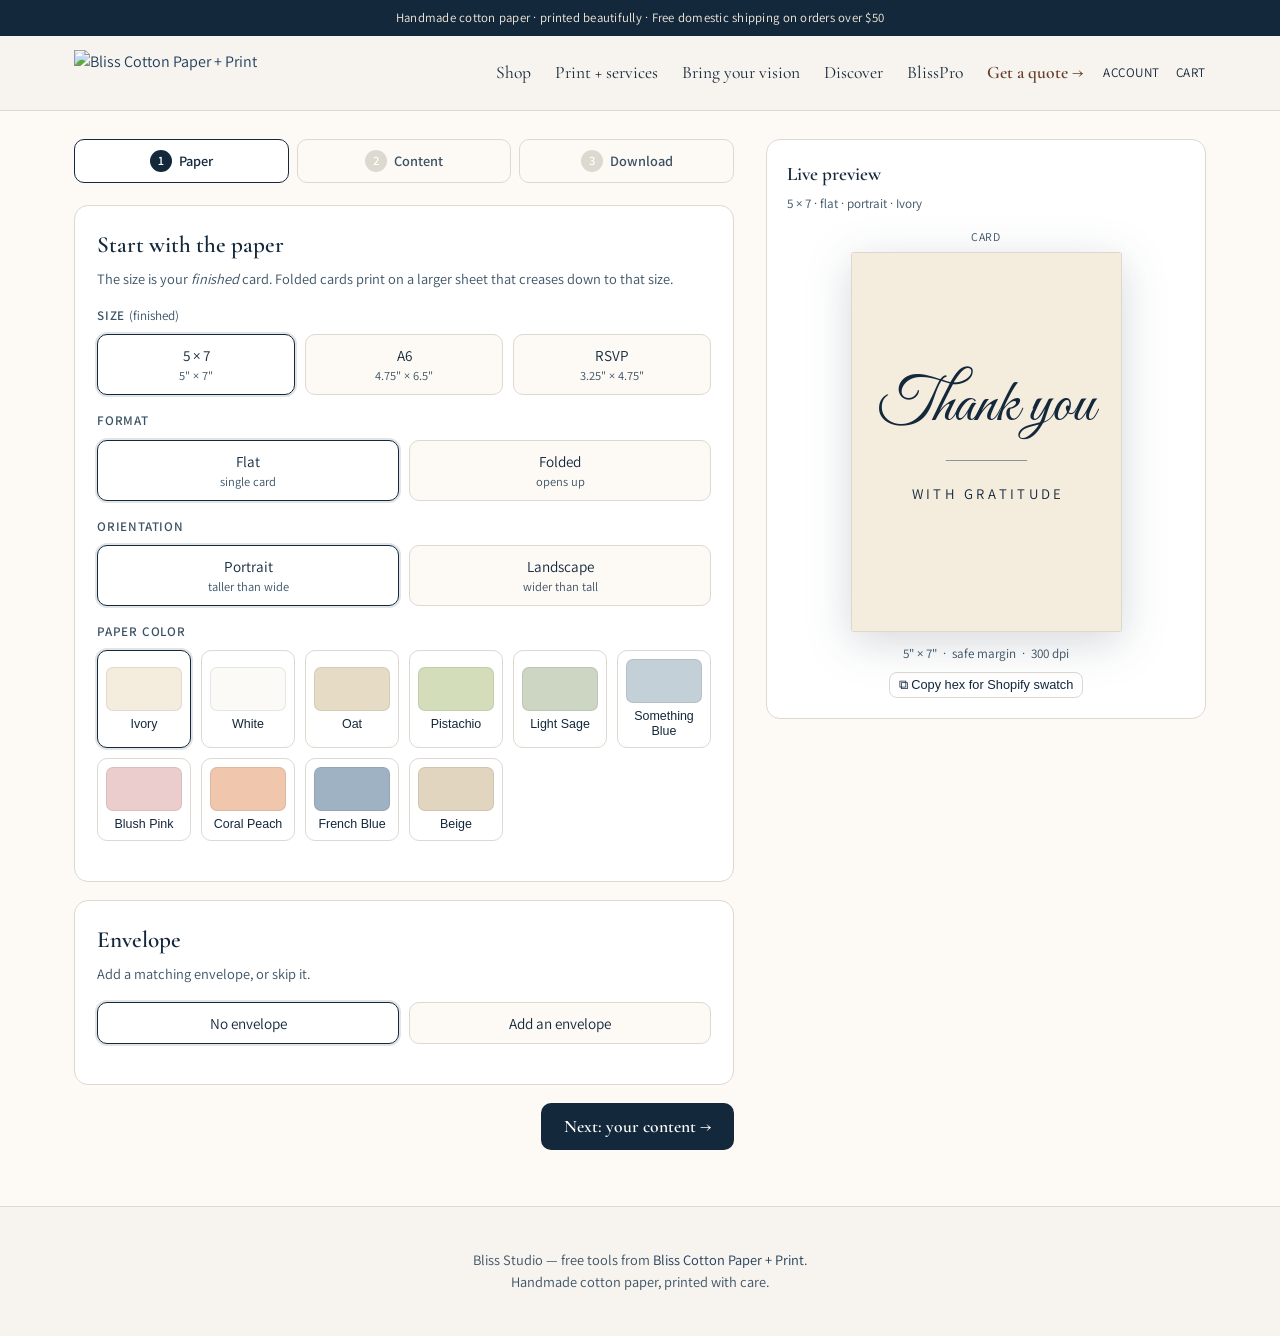
==== commit 3aa28eed: "Card Studio (Shopify page): drop duplicate H1, add crawlable intro - Remove the tool's own "Card Stu" ====
--- a/card-studio/index.html
+++ b/card-studio/index.html
@@ -219,11 +219,6 @@
 </header>
 
 <div class="wrap">
-  <div class="lede">
-    <h1>Card Studio</h1>
-    <p>Design a card on Bliss cotton paper and walk away with a print-ready file. Pick your paper, set your words or artwork, download. That's the whole job.</p>
-  </div>
-
   <div class="studio-grid">
     <div class="controls">
       <div class="steps-nav">
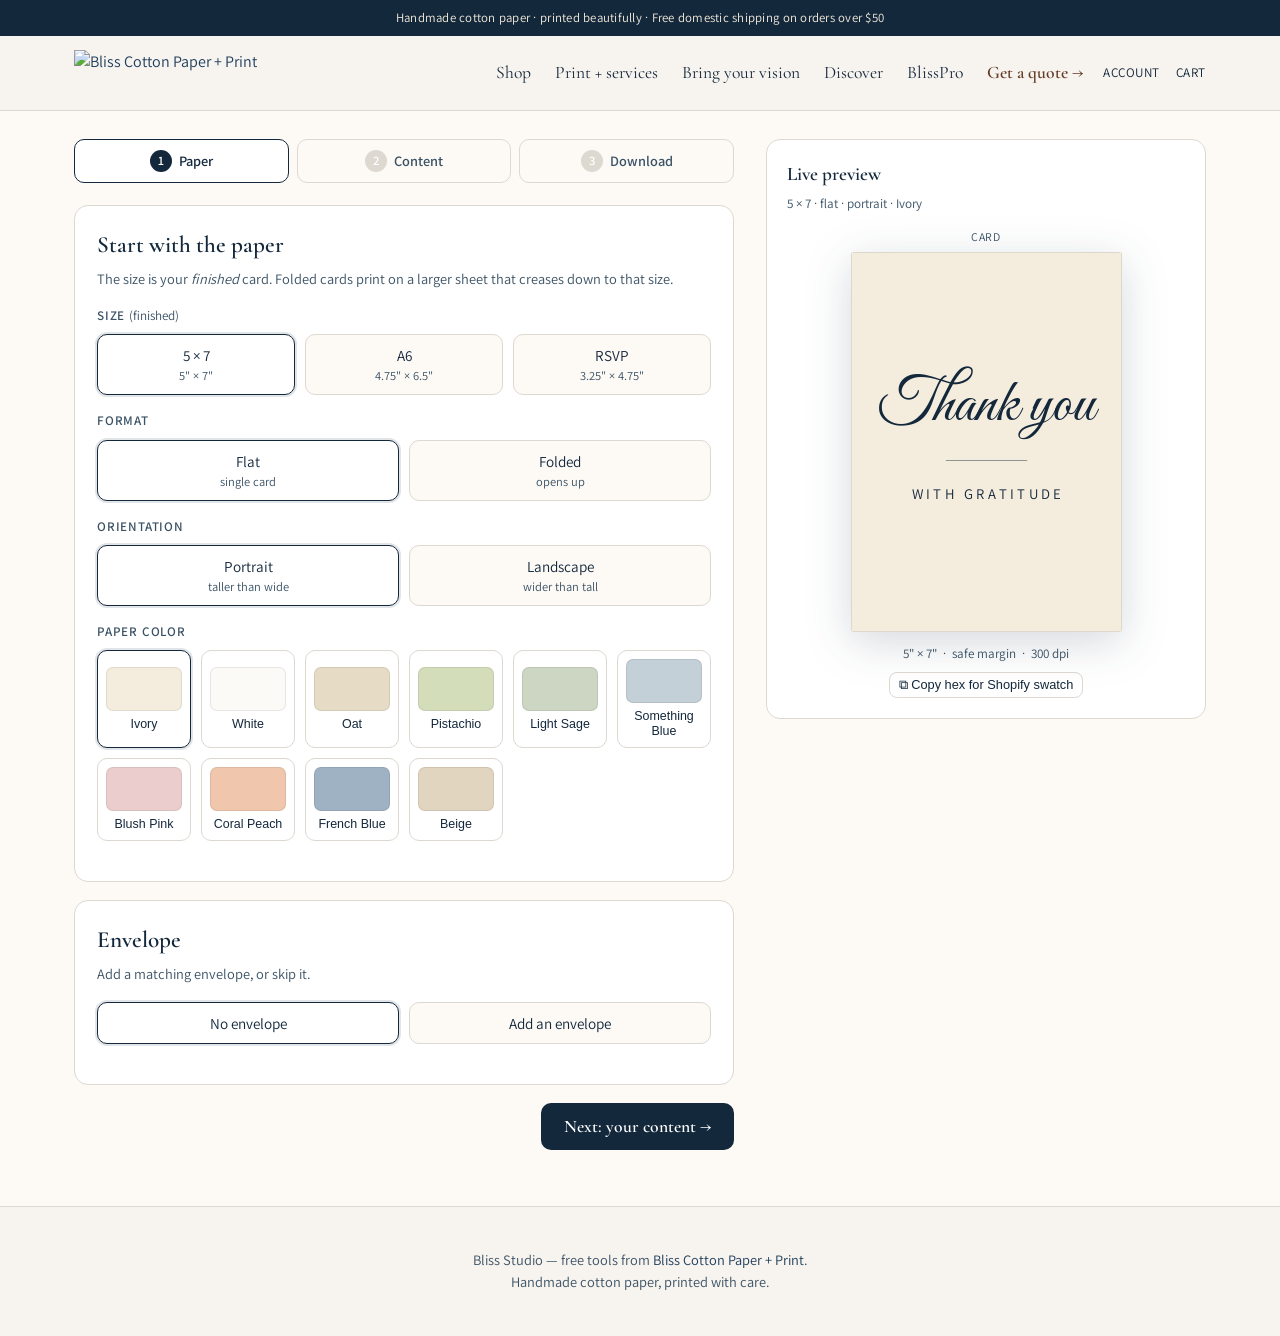
==== commit 79912df7: "Fix: rename .swatch/.dot/.slider to avoid Dawn theme class collisions Root cause of the broken Card " ====
--- a/card-studio/index.html
+++ b/card-studio/index.html
@@ -88,13 +88,13 @@
   .toggle2{display:flex;gap:10px}
   .toggle2 .chip{flex:1;text-align:center}
 
-  .swatches{display:grid;grid-template-columns:repeat(auto-fill,minmax(92px,1fr));gap:10px}
-  .swatch{border:1px solid var(--bliss-border);border-radius:10px;padding:8px;cursor:pointer;background:#fff;transition:.15s;text-align:center}
-  .swatch:hover{border-color:var(--bliss-navy-mid)}
-  .swatch.sel{border-color:var(--bliss-navy);box-shadow:0 0 0 2px rgba(20,40,60,.12)}
-  .swatch.off{opacity:.34;cursor:not-allowed;filter:grayscale(.4)}
-  .swatch .dot{height:44px;border-radius:7px;border:1px solid rgba(0,0,0,.08);margin-bottom:6px}
-  .swatch .nm{font-size:.78rem;color:var(--bliss-text);line-height:1.2}
+  .cs-swatches{display:grid;grid-template-columns:repeat(auto-fill,minmax(92px,1fr));gap:10px}
+  .cs-swatch{border:1px solid var(--bliss-border);border-radius:10px;padding:8px;cursor:pointer;background:#fff;transition:.15s;text-align:center}
+  .cs-swatch:hover{border-color:var(--bliss-navy-mid)}
+  .cs-swatch.sel{border-color:var(--bliss-navy);box-shadow:0 0 0 2px rgba(20,40,60,.12)}
+  .cs-swatch.off{opacity:.34;cursor:not-allowed;filter:grayscale(.4)}
+  .cs-swatch .cs-dot{height:44px;border-radius:7px;border:1px solid rgba(0,0,0,.08);margin-bottom:6px}
+  .cs-swatch .nm{font-size:.78rem;color:var(--bliss-text);line-height:1.2}
 
   .note{font-size:.85rem;color:var(--bliss-brown);background:#fbf1ea;border:1px solid #eeddd0;border-radius:9px;padding:9px 12px;margin-top:12px}
 
@@ -133,10 +133,10 @@
   .switch-row .lbl{font-size:.92rem;color:var(--bliss-text)} .switch-row .lbl small{display:block;color:var(--bliss-text-mid);font-size:.78rem}
   .switch{position:relative;width:44px;height:24px;flex:0 0 auto}
   .switch input{opacity:0;width:0;height:0}
-  .slider{position:absolute;inset:0;background:var(--bliss-border);border-radius:99px;transition:.15s;cursor:pointer}
-  .slider::before{content:"";position:absolute;width:18px;height:18px;left:3px;top:3px;background:#fff;border-radius:50%;transition:.15s}
-  .switch input:checked + .slider{background:var(--bliss-navy)}
-  .switch input:checked + .slider::before{transform:translateX(20px)}
+  .cs-slider{position:absolute;inset:0;background:var(--bliss-border);border-radius:99px;transition:.15s;cursor:pointer}
+  .cs-slider::before{content:"";position:absolute;width:18px;height:18px;left:3px;top:3px;background:#fff;border-radius:50%;transition:.15s}
+  .switch input:checked + .cs-slider{background:var(--bliss-navy)}
+  .switch input:checked + .cs-slider::before{transform:translateX(20px)}
 
   .qty{display:flex;align-items:center;max-width:170px}
   .qty button{width:44px;height:44px;border:1px solid var(--bliss-border);background:var(--bliss-warm);font-size:1.35rem;line-height:1;cursor:pointer;color:var(--bliss-navy)}
@@ -256,7 +256,7 @@
 
           <div class="field">
             <label>Paper color</label>
-            <div class="swatches" id="paperSwatches"></div>
+            <div class="cs-swatches" id="paperSwatches"></div>
             <div id="paperStockNote" class="note hidden"></div>
           </div>
         </div>
@@ -272,7 +272,7 @@
           </div>
           <div id="envColorField" class="field hidden">
             <label>Envelope color <span style="text-transform:none;letter-spacing:0;font-weight:400">(20 in stock)</span></label>
-            <div class="swatches" id="envSwatches"></div>
+            <div class="cs-swatches" id="envSwatches"></div>
             <div id="envMatchNote" class="note hidden"></div>
             <div id="envInkNote" class="note hidden"></div>
           </div>
@@ -317,7 +317,7 @@
             </div>
             <div class="switch-row" style="border-top:1px solid var(--bliss-border)">
               <div class="lbl">Remove background<small>Drops the white / corner background so the art sits on the paper.</small></div>
-              <label class="switch"><input type="checkbox" id="bgRemove"><span class="slider"></span></label>
+              <label class="switch"><input type="checkbox" id="bgRemove"><span class="cs-slider"></span></label>
             </div>
           </div>
         </div>
@@ -326,7 +326,7 @@
           <h2>Finish</h2>
           <div class="switch-row">
             <div class="lbl">Full bleed<small>Runs color &amp; artwork off all four edges — no border on the deckle edge. Off keeps a safe margin.</small></div>
-            <label class="switch"><input type="checkbox" id="fullBleed"><span class="slider"></span></label>
+            <label class="switch"><input type="checkbox" id="fullBleed"><span class="cs-slider"></span></label>
           </div>
         </div>
 
@@ -595,8 +595,8 @@
   const avail=availablePaper(); const p=$('#paperSwatches');p.innerHTML='';
   for(const [name,hex] of PAPER_COLORS){
     const on=avail.includes(name);
-    const d=document.createElement('button');d.className='swatch'+(state.paper===name?' sel':'')+(on?'':' off');
-    d.innerHTML=`<div class="dot" style="background:${hex}"></div><div class="nm">${name}</div>`;
+    const d=document.createElement('button');d.className='cs-swatch'+(state.paper===name?' sel':'')+(on?'':' off');
+    d.innerHTML=`<div class="cs-dot" style="background:${hex}"></div><div class="nm">${name}</div>`;
     if(on) d.onclick=()=>{state.paper=name;syncEnvMatch();refreshAll();};
     p.appendChild(d);
   }
@@ -606,8 +606,8 @@
 
   const e=$('#envSwatches');e.innerHTML='';
   for(const [name,hex] of ENV_COLORS){
-    const d=document.createElement('button');d.className='swatch'+(state.envColor===name?' sel':'');
-    d.innerHTML=`<div class="dot" style="background:${hex}"></div><div class="nm">${name}</div>`;
+    const d=document.createElement('button');d.className='cs-swatch'+(state.envColor===name?' sel':'');
+    d.innerHTML=`<div class="cs-dot" style="background:${hex}"></div><div class="nm">${name}</div>`;
     d.onclick=()=>{state.envColor=name;refreshAll();};e.appendChild(d);
   }
 }
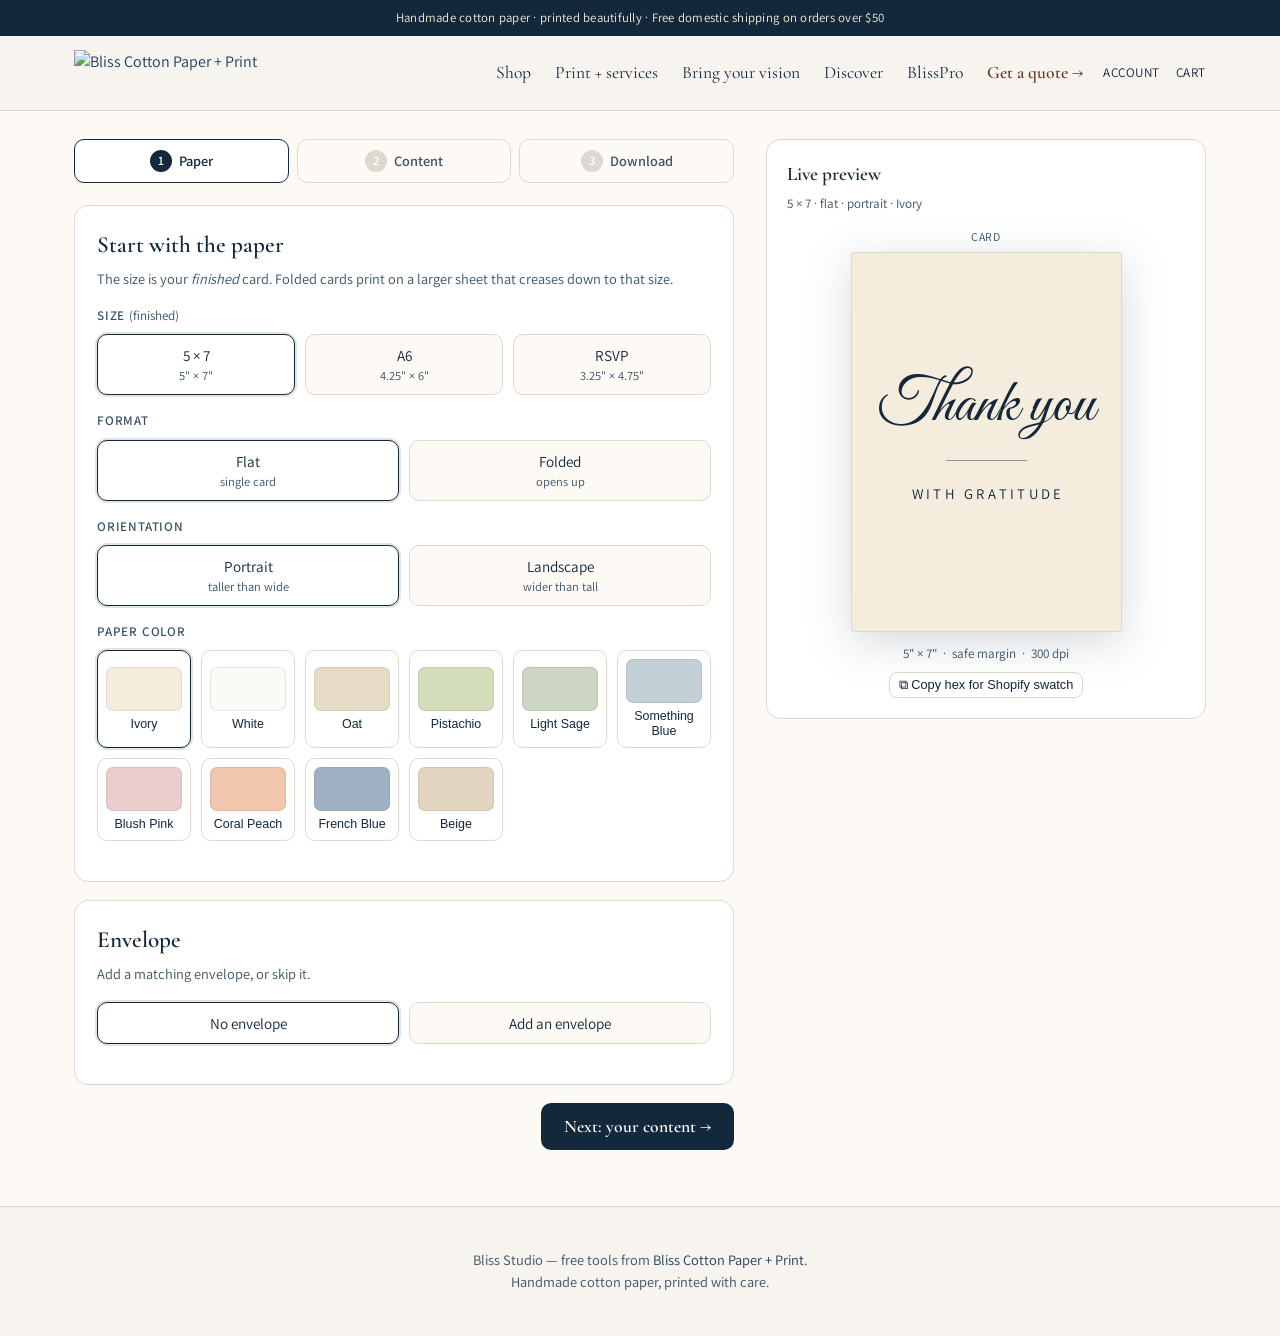
==== commit 2b4b8444: "Fix A6 size (was envelope dims), always show smaller dim first, gray out CMYK-incompatible envelope " ====
--- a/card-studio/index.html
+++ b/card-studio/index.html
@@ -5,7 +5,7 @@
 <meta name="viewport" content="width=device-width, initial-scale=1">
 <title>Card Studio · Bliss Studio</title>
 <meta name="description" content="Design a card on Bliss cotton paper and download a print-ready file. A free tool from Bliss Cotton Paper + Print.">
-<link rel="icon" type="image/png" href="https://cdn.shopify.com/s/files/1/0944/4547/0012/files/Bliss_Logo_-_paper_Print_-_Transparent.png?v=1781217068">
+<link rel="icon" type="image/png" href="https://cdn.shopify.com/s/files/1/0944/4547/0012/files/logoWht.png?v=1771450695">
 
 <link rel="preconnect" href="https://fonts.googleapis.com">
 <link rel="preconnect" href="https://fonts.gstatic.com" crossorigin>
@@ -275,6 +275,16 @@
             <div class="cs-swatches" id="envSwatches"></div>
             <div id="envMatchNote" class="note hidden"></div>
             <div id="envInkNote" class="note hidden"></div>
+            <div class="switch-row" style="border-top:1px solid var(--bliss-border);margin-top:6px">
+              <div class="lbl">Address the envelope for me<small>We print the recipient address on the front and your return address on the back flap, $2.50 each.</small></div>
+              <label class="switch"><input type="checkbox" id="addressingToggle"><span class="cs-slider"></span></label>
+            </div>
+            <div id="returnAddressField" class="field hidden" style="margin-top:14px">
+              <label>Your return address <span style="text-transform:none;letter-spacing:0;font-weight:400">(printed on the back flap — same for every envelope)</span></label>
+              <input type="text" id="returnName" placeholder="Name" style="margin-bottom:8px">
+              <textarea id="returnAddress" placeholder="Street address&#10;City, State ZIP" style="min-height:64px"></textarea>
+              <p class="hint" style="margin-top:8px">Who you're sending <em>to</em> — the recipient address for the front of the envelope — is set on the next step, once you've chosen how many cards.</p>
+            </div>
           </div>
         </div>
 
@@ -349,6 +359,16 @@
               <button type="button" id="qtyPlus" aria-label="More">+</button>
             </div>
             <p class="hint" id="qtyHint" style="margin-top:8px"></p>
+          </div>
+          <div id="recipientSingleField" class="field hidden">
+            <label>Recipient address</label>
+            <input type="text" id="recipientName" placeholder="Name" style="margin-bottom:8px">
+            <textarea id="recipientAddress" placeholder="Street address&#10;City, State ZIP" style="min-height:64px"></textarea>
+          </div>
+          <div id="recipientListField" class="field hidden">
+            <label>Mailing list <span style="text-transform:none;letter-spacing:0;font-weight:400">(CSV or Excel — name, address)</span></label>
+            <input type="file" id="mailingListInput" accept=".csv,.xlsx,.xls">
+            <p class="hint" style="margin-top:8px">We'll address each envelope from your list by hand for this order. Automatic per-envelope printing is coming.</p>
           </div>
           <div class="field" style="margin-top:12px"><button class="btn btn-primary" id="orderBtn" style="width:100%">Order these cards →</button></div>
           <p class="hint" id="orderStatus" style="text-align:center"></p>
@@ -400,7 +420,7 @@
 /* Finished (closed) dims, portrait base [w,h], + the sheet a folded card prints on. */
 const SIZES = {
   '5x7':  { label:'5 × 7', w:5.0,  h:7.0,  foldSheet:'7×10' },
-  'A6':   { label:'A6',    w:4.75, h:6.5,  foldSheet:'A5'   },
+  'A6':   { label:'A6',    w:4.25, h:6.0,  foldSheet:'A5'   },
   'RSVP': { label:'RSVP',  w:3.25, h:4.75, foldSheet:'5×7'  }
 };
 
@@ -470,12 +490,25 @@
 function tmplSet(side){ return side==='inside'?INSIDE_TEMPLATES:FRONT_TEMPLATES; }
 
 const DPI = 300;
-const WORKER_URL = 'https://bliss-tools.still-sun-d335.workers.dev'; // Card Studio backend (swap if the Worker is named differently)
+const SHOP_ORIGIN = 'https://blisscottonpaper.com';
+
+/* Native-cart checkout: real Shopify products, no backend. Card Studio -> Shopify's
+   own /cart/add (classic form, carries the design file as a line-item property),
+   then a return_to hop back here adds the remaining items via /cart/add.js (same
+   origin at that point) before sending the customer to /cart. */
+const VARIANTS = {
+  paperFlat:   { '5x7':53958937215292, 'A6':53958937248060, 'RSVP':53958937280828 },
+  paperFold:   { '5x7':53958937313596, 'A6':53958937346364, 'RSVP':53958937379132 },
+  print:       { '5x7':53958937411900, 'A6':53958937444668, 'RSVP':53958937477436 },
+  envelope:    { 'A7':53958937510204,  'A6':53958937542972, 'RSVP':53958937575740 },
+  addressing:  53958937608508
+};
 
 function blankFace(){ return { mode:'template', template:'blank', text:'', font:'Cormorant Garamond', image:null, rawImage:null }; }
 const state = {
   size:'5x7', orientation:'portrait', fold:'flat',
-  paper:'Ivory', envelope:false, envColor:'Ivory',
+  paper:'Ivory', envelope:false, envColor:'Ivory', addressing:false,
+  returnName:'', returnAddress:'', recipientName:'', recipientAddress:'', mailingListFile:null,
   fullBleed:false, qty:25, activeSide:'front', moods:new Set(),
   faces:{ front:blankFace(), inside:blankFace() }
 };
@@ -606,11 +639,13 @@
 
   const e=$('#envSwatches');e.innerHTML='';
   for(const [name,hex] of ENV_COLORS){
-    const d=document.createElement('button');d.className='cs-swatch'+(state.envColor===name?' sel':'');
+    const blocked = state.addressing && ENV_DARK.includes(name);
+    const d=document.createElement('button');d.className='cs-swatch'+(state.envColor===name?' sel':'')+(blocked?' off':'');
     d.innerHTML=`<div class="cs-dot" style="background:${hex}"></div><div class="nm">${name}</div>`;
-    d.onclick=()=>{state.envColor=name;refreshAll();};e.appendChild(d);
-  }
-}
+    if(!blocked) d.onclick=()=>{state.envColor=name;refreshAll();};e.appendChild(d);
+  }
+}
+function ensureEnvColor(){ if(state.addressing && ENV_DARK.includes(state.envColor)){ state.envColor='Ivory'; } }
 function ensurePaper(){ if(!availablePaper().includes(state.paper)){ state.paper='Ivory'; syncEnvMatch(); } }
 function buildMoods(){
   const row=$('#moodRow');row.innerHTML='';
@@ -660,6 +695,12 @@
   $$('[data-env]').forEach(c=>c.classList.toggle('sel',(c.dataset.env==='yes')===state.envelope));
   $('#envColorField').classList.toggle('hidden',!state.envelope);
   $('#fullBleed').checked=state.fullBleed;
+  $('#addressingToggle').checked=state.addressing;
+  if(!state.envelope) state.addressing=false;
+  $('#returnAddressField').classList.toggle('hidden',!state.addressing);
+  const singleRecipient = (state.qty||1)===1;
+  $('#recipientSingleField').classList.toggle('hidden', !(state.addressing && singleRecipient));
+  $('#recipientListField').classList.toggle('hidden', !(state.addressing && !singleRecipient));
 
   const ink=$('#envInkNote');
   if(state.envelope && ENV_DARK.includes(state.envColor)){ ink.classList.remove('hidden'); ink.innerHTML=`Note: we print CMYK (no white ink), so a dark <strong>${state.envColor}</strong> envelope can't take a printed address legibly. Fine as a color choice — just not for printed-on text.`; }
@@ -684,9 +725,10 @@
   const dbl = state.fold==='folded' && faceHasContent(state.faces.inside,'inside');
   $('#previewSpec').textContent=`${s.label} · ${state.fold} · ${state.orientation} · ${state.paper}${state.envelope?' + '+state.envColor+' envelope':''}`;
   const sides = state.fold==='folded' ? (dbl?' · double-sided':' · single-sided (blank inside)') : '';
+  const dimStr = `${(+Math.min(d.w,d.h).toFixed(2))}" × ${(+Math.max(d.w,d.h).toFixed(2))}"`;
   const base = state.fold==='folded'
-    ? `Folds to ${(+d.w.toFixed(2))}" × ${(+d.h.toFixed(2))}" · prints on ${s.foldSheet}${sides}`
-    : `${(+d.w.toFixed(2))}" × ${(+d.h.toFixed(2))}"`;
+    ? `Folds to ${dimStr} · prints on ${s.foldSheet}${sides}`
+    : dimStr;
   $('#specLine').innerHTML=`${base} &nbsp;·&nbsp; ${state.fullBleed?'full bleed':'safe margin'} &nbsp;·&nbsp; ${DPI}&nbsp;dpi`;
 
   const q=state.qty||1; const qh=$('#qtyHint'); if(qh) qh.textContent = `${q} card${q>1?'s':''} · total shown at checkout`;
@@ -711,6 +753,12 @@
 $('#sideToggle').addEventListener('click',e=>{const b=e.target.closest('[data-side]');if(b){state.activeSide=b.dataset.side;refreshAll();}});
 $('#textInput').addEventListener('input',e=>{face().text=e.target.value;renderPreviewCanvas(state.activeSide==='inside'?$('#cvInside'):$('#cvFront'),face(),state.activeSide);});
 $('#fullBleed').addEventListener('change',e=>{state.fullBleed=e.target.checked;refreshAll();});
+$('#addressingToggle').addEventListener('change',e=>{state.addressing=e.target.checked;ensureEnvColor();refreshAll();});
+$('#returnName').addEventListener('input',e=>{state.returnName=e.target.value;});
+$('#returnAddress').addEventListener('input',e=>{state.returnAddress=e.target.value;});
+$('#recipientName').addEventListener('input',e=>{state.recipientName=e.target.value;});
+$('#recipientAddress').addEventListener('input',e=>{state.recipientAddress=e.target.value;});
+$('#mailingListInput').addEventListener('change',e=>{state.mailingListFile=e.target.files[0]||null;});
 $('#bgRemove').addEventListener('change',()=>{applyBg();refreshAll();});
 $('#imgInput').addEventListener('change',e=>{const file=e.target.files[0];if(!file)return;const img=new Image();img.onload=()=>{const f=face();f.rawImage=img;f.mode='upload';applyBg();refreshAll();};img.src=URL.createObjectURL(file);});
 $('#copyHex').addEventListener('click',()=>{const hex=paperHex().toUpperCase();navigator.clipboard&&navigator.clipboard.writeText(hex);toast('Copied '+hex+' — paste into the Shopify variant swatch');});
@@ -755,25 +803,69 @@
   pdf.save(name+'.pdf');
   status.textContent='Downloaded '+name+'.pdf';toast('Print-ready PDF downloaded');
 }
-function orderConfig(){
-  return { size:state.size, fold:state.fold, orientation:state.orientation, paperColor:state.paper,
-    sides:printSides(), quantity:state.qty||1,
-    envelope:{ on:state.envelope, color:state.envColor },
-    addressing:{ on:false } };
+/* Native-cart order flow (no backend):
+   1. A real <form> multipart POST to Shopify's own /cart/add carries the
+      PRINTING line item + the design PDF as a file line-item property. This
+      is a full page navigation (required for file-upload properties to work).
+   2. return_to sends the browser back to THIS page with ?continue=1&items=...
+      encoding the remaining cart lines (paper, envelope, addressing).
+   3. On that reload, continuePendingOrder() adds those via /cart/add.js
+      (same-origin now, so no cross-site cookie issues), then redirects to /cart. */
+function envelopeSizeKey(){ return {'5x7':'A7','A6':'A6','RSVP':'RSVP'}[state.size]; }
+function orderLineItems(){
+  const qty=state.qty||1, sides=printSides();
+  const paperMap = state.fold==='folded' ? VARIANTS.paperFold : VARIANTS.paperFlat;
+  const items=[ { id:paperMap[state.size], quantity:qty } ];
+  if(state.envelope){
+    items.push({ id:VARIANTS.envelope[envelopeSizeKey()], quantity:qty });
+    if(state.addressing) items.push({ id:VARIANTS.addressing, quantity:qty });
+  }
+  return { printItem:{ id:VARIANTS.print[state.size], quantity:qty*sides }, restItems:items };
+}
+function setFileInput(input,blob,filename){
+  const file=new File([blob],filename,{type:'application/pdf'});
+  const dt=new DataTransfer(); dt.items.add(file); input.files=dt.files;
 }
 async function orderCards(){
   const btn=$('#orderBtn'), status=$('#orderStatus');
   btn.disabled=true; status.textContent='Preparing your order…';
   try{
     const pdf=await buildPdf();
-    const b64=(pdf.output('datauristring').split(',')[1])||'';
+    const blob=pdf.output('blob');
     const name=slug($('#fileName').value||'bliss-studio-card');
-    const r=await fetch(WORKER_URL+'/order',{ method:'POST', headers:{'Content-Type':'application/json'},
-      body:JSON.stringify({ name, pdfBase64:b64, config:orderConfig() }) });
-    const j=await r.json().catch(()=>({ok:false,error:'bad response'}));
-    if(!r.ok || !j.ok) throw new Error(j.error||('HTTP '+r.status));
-    status.textContent='Taking you to checkout…';
-    window.location.href=j.checkoutUrl;
+    const {printItem,restItems}=orderLineItems();
+    const cardSummary=`${SIZES[state.size].label} ${state.fold} ${state.orientation} · ${state.paper}`+(state.envelope?` + ${state.envColor} envelope`:'');
+
+    const returnUrl=new URL(SHOP_ORIGIN+'/pages/card-studio-finish');
+    returnUrl.searchParams.set('items',JSON.stringify(restItems));
+
+    const form=document.createElement('form');
+    form.method='post'; form.enctype='multipart/form-data'; form.action=SHOP_ORIGIN+'/cart/add'; form.style.display='none';
+    const add=(n,v)=>{const i=document.createElement('input');i.type='hidden';i.name=n;i.value=v;form.appendChild(i);};
+    add('id',printItem.id); add('quantity',printItem.quantity);
+    add('properties[Card]',cardSummary);
+    add('properties[Sides]',String(printSides()));
+    add('return_to',returnUrl.pathname+returnUrl.search);
+    const fileInput=document.createElement('input');
+    fileInput.type='file'; fileInput.name='properties[Design File]'; fileInput.style.display='none';
+    form.appendChild(fileInput);
+    setFileInput(fileInput,blob,name+'.pdf');
+
+    if(state.addressing){
+      const singleRecipient=(state.qty||1)===1;
+      if(state.returnName||state.returnAddress) add('properties[Return Address]',`${state.returnName}\n${state.returnAddress}`.trim());
+      if(singleRecipient){
+        if(state.recipientName||state.recipientAddress) add('properties[Recipient Address]',`${state.recipientName}\n${state.recipientAddress}`.trim());
+      } else if(state.mailingListFile){
+        const csvInput=document.createElement('input');
+        csvInput.type='file'; csvInput.name='properties[Mailing List]'; csvInput.style.display='none';
+        form.appendChild(csvInput);
+        const dt=new DataTransfer(); dt.items.add(state.mailingListFile); csvInput.files=dt.files;
+      }
+    }
+    document.body.appendChild(form);
+    status.textContent='Sending your design to checkout…';
+    form.submit();
   }catch(err){
     console.error(err);
     status.textContent='Could not start checkout ('+err.message+'). You can still download the PDF below.';
